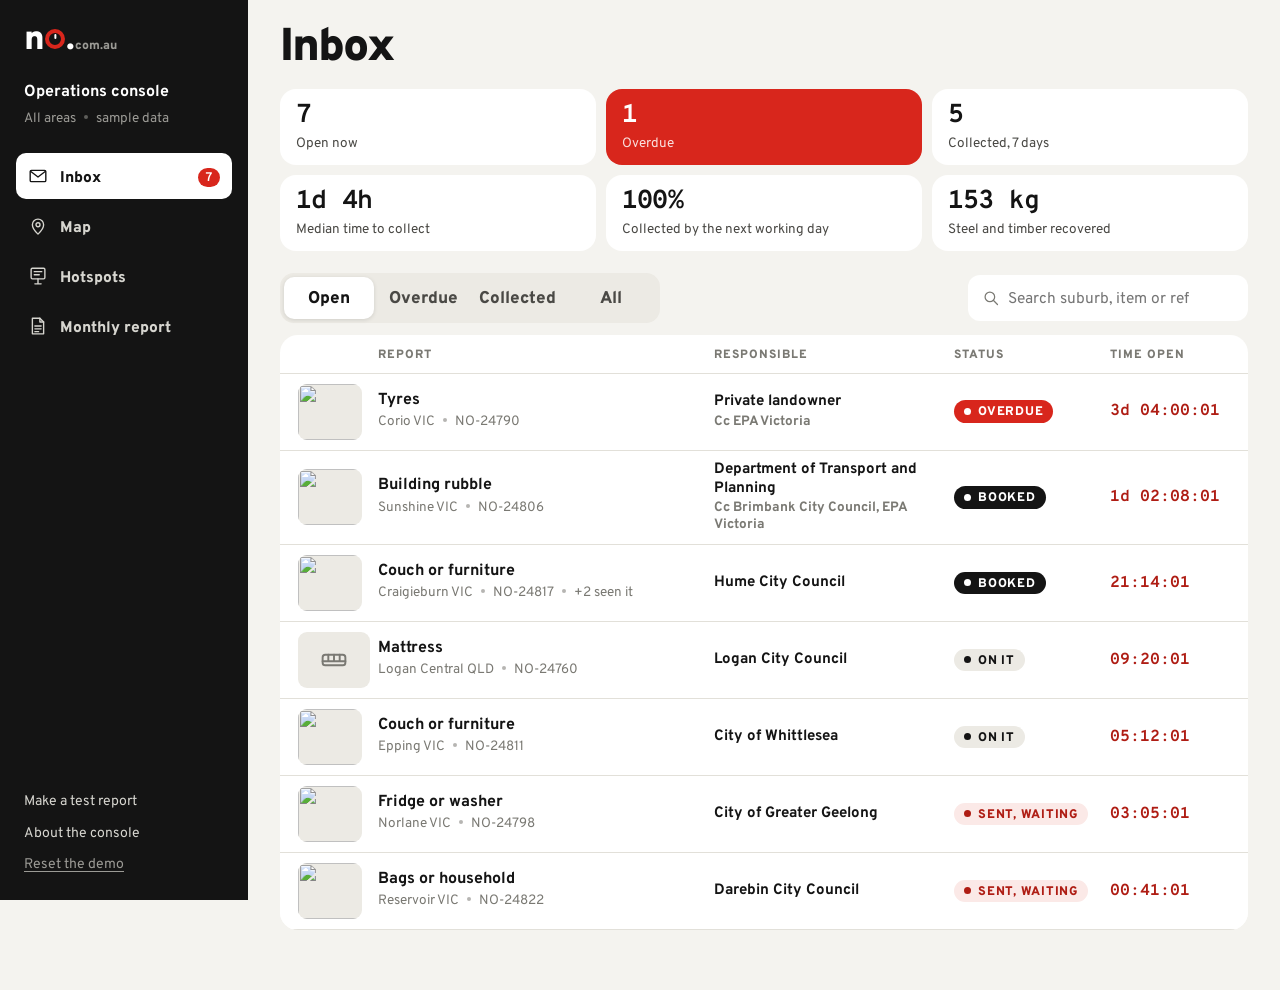
==== console.html @ 99646179 "no.com.au prototype with Richard's version tour" ====
<!doctype html>
<html lang="en-AU">
<head>
<meta charset="utf-8">
<meta name="viewport" content="width=device-width, initial-scale=1, viewport-fit=cover">
<title>Console · no.com.au</title>
<meta name="description" content="The no.com.au console for councils and land managers: inbox, map, hotspots and monthly reports.">
<meta name="robots" content="noindex"><meta name="theme-color" content="#F4F3EF">
<meta property="og:title" content="Console · no.com.au">
<meta property="og:description" content="The no.com.au console for councils and land managers: inbox, map, hotspots and monthly reports.">
<link rel="icon" href="data:image/svg+xml,%3Csvg xmlns='http://www.w3.org/2000/svg' viewBox='0 0 32 32'%3E%3Ccircle cx='16' cy='16' r='11.5' fill='white' stroke='%23D8261C' stroke-width='6'/%3E%3Cpath d='M16 16V9.5' stroke='%23141414' stroke-width='3.2' stroke-linecap='round'/%3E%3C/svg%3E">
<link rel="preconnect" href="https://fonts.googleapis.com">
<link rel="preconnect" href="https://fonts.gstatic.com" crossorigin>
<link href="https://fonts.googleapis.com/css2?family=Overpass:wght@400;600;700;800;900&family=Overpass+Mono:wght@500;600;700&display=swap" rel="stylesheet">
<link rel="stylesheet" href="https://cdnjs.cloudflare.com/ajax/libs/leaflet/1.9.4/leaflet.css"><link rel="stylesheet" href="no.css?v=1791040865">
</head>
<body class="page-console">
<div class="cn">
  <aside class="cn-side">
    <a class="logo inv" href="index.html" aria-label="no.com.au home">n<span class="o"></span>.<small>com.au</small></a>
    <div class="cn-org"><b>Operations console</b><span>All areas<i class="sep" aria-hidden="true"></i>sample data</span></div>
    <nav class="cn-nav" id="nav" aria-label="Console">
      <button type="button" data-v="inbox" aria-pressed="true"><span data-ic="mail"></span>Inbox<em id="n-open"></em></button>
      <button type="button" data-v="map" aria-pressed="false"><span data-ic="pin"></span>Map</button>
      <button type="button" data-v="hot" aria-pressed="false"><span data-ic="sign"></span>Hotspots</button>
      <button type="button" data-v="month" aria-pressed="false"><span data-ic="doc"></span>Monthly report</button>
    </nav>
    <div class="cn-foot"><a href="report.html">Make a test report</a><a href="councils.html">About the console</a><button type="button" id="reset">Reset the demo</button></div>
  </aside>

  <main class="cn-main">
    <header class="cn-top"><h1 id="v-title">Inbox</h1><div class="kp" id="kp"></div></header>

    <section class="cn-view on" data-view="inbox">
      <div class="cn-bar">
        <div class="fseg" id="ifilt"><button type="button" aria-pressed="true" data-f="open">Open</button><button type="button" aria-pressed="false" data-f="late">Overdue</button><button type="button" aria-pressed="false" data-f="done">Collected</button><button type="button" aria-pressed="false" data-f="all">All</button></div>
        <label class="cn-search"><span data-ic="search"></span><input id="isearch" type="search" placeholder="Search suburb, item or ref" aria-label="Search reports"></label>
      </div>
      <div class="itable" id="itable"></div>
    </section>

    <section class="cn-view" data-view="map"><div class="cmap" id="cmap"></div></section>

    <section class="cn-view" data-view="hot">
      <p class="lede" style="max-width:44em;margin-bottom:20px">Places reported more than once in the last 30 days. Repeat sites are where signs, lighting, cameras and free drop-off days pay off.</p>
      <div class="hot-grid"><div id="hlist"></div><div class="cmap hmap" id="hmap"></div></div>
    </section>

    <section class="cn-view" data-view="month">
      <div class="month-bar"><p class="lede" style="font-size:17px">Generated from the reports in this console. Ready to drop into a council report.</p><button class="btn ink" type="button" id="print-month"><span data-ic="doc"></span>Save as PDF</button></div>
      <article class="doc" id="month"></article>
    </section>
  </main>

  <aside class="cn-det" id="det" aria-label="Report detail" hidden></aside>
</div>
<div class="ev-wrap" id="ev" hidden></div>
<script src="https://cdnjs.cloudflare.com/ajax/libs/leaflet/1.9.4/leaflet.js"></script>
<script src="no.js?v=1791040865"></script>
<script>
(function(){
  var $=NO.$, $$=NO.$$, I=NO.icon, esc=NO.esc;
  var view='inbox', filt='open', q='', sel=null, cmap=null, clayer=null, hmap=null, dmap=null;
  $$('[data-ic]').forEach(function(s){ s.outerHTML=I(s.dataset.ic); });

  function all(){ return NO.store.all(); }
  function stats(list){
    var open=list.filter(function(r){return NO.status(r)!=='done';});
    var late=open.filter(NO.overdue);
    var done=list.filter(function(r){return NO.status(r)==='done';});
    var week=done.filter(function(r){return Date.now()-NO.collectedAt(r)<7*NO.D;});
    var dur=done.map(function(r){return NO.collectedAt(r)-r.created;});
    var ontime=done.filter(function(r){return NO.collectedAt(r)<=NO.due(r.created);}).length;
    var kg=0,rec=0; done.forEach(function(r){ var x=NO.receipt(r.items||NO.defaultItems(r.types)); kg+=x.tot.kg; rec+=x.tot.steel+x.tot.timber; });
    return {open:open,late:late,done:done,week:week,med:NO.median(dur),rate:done.length?Math.round(ontime/done.length*100):0,kg:kg,rec:rec};
  }
  function kpis(){
    var s=stats(all());
    $('#n-open').textContent=s.open.length;
    $('#kp').innerHTML=[[s.open.length,'Open now'],[s.late.length,'Overdue',s.late.length?'bad':''],[s.week.length,'Collected, 7 days'],[s.med?NO.human(s.med).replace(/ \d+m$/,''):'-','Median time to collect'],[s.rate+'%','Collected by the next working day'],[s.rec+' kg','Steel and timber recovered']]
      .map(function(k){return '<div class="k '+(k[2]||'')+'"><b>'+k[0]+'</b><span>'+k[1]+'</span></div>';}).join('');
  }

  /* ---------- inbox ---------- */
  function due(r){
    if(NO.status(r)==='done') return '<span class="ok">'+I('check')+'In '+NO.human(NO.collectedAt(r)-r.created)+'</span>';
    var d=NO.due(r.created), left=d-Date.now();
    return left<0?'<span class="bad">Overdue '+NO.human(-left)+'</span>':'<span>Due '+NO.dayl(d)+', 5pm</span>';
  }
  function inbox(){
    var list=all().filter(function(r){var s=NO.status(r);
      if(filt==='open'&&s==='done')return false; if(filt==='done'&&s!=='done')return false; if(filt==='late'&&!(s!=='done'&&NO.overdue(r)))return false;
      if(q){var t=(r.id+' '+r.suburb+' '+NO.typeList(r.types)+' '+r.to).toLowerCase(); if(t.indexOf(q)<0) return false;} return true;});
    list.sort(function(a,b){ return filt==='done'?NO.collectedAt(b)-NO.collectedAt(a):filt==='all'?b.created-a.created:a.created-b.created; });
    $('#itable').innerHTML='<div class="ih"><span></span><span>Report</span><span>Responsible</span><span>Status</span><span>Time open</span><span>Target</span></div>'+
      (list.length?list.map(function(r){var c=NO.collectedAt(r),ph=r.photos&&r.photos[0],conf=r.events.filter(function(e){return e.k==='confirmed';}).reduce(function(a,e){return a+e.n;},0);
        return '<button type="button" class="ir'+(sel===r.id?' on':'')+(r.sample?'':' mine')+'" data-id="'+r.id+'">'+(ph?'<img src="'+NO.img(ph,140,110)+'" alt="">':'<span class="noph">'+I(r.types[0]||'other')+'</span>')+
          '<span class="w"><b>'+esc(NO.typeList(r.types))+'</b><small>'+esc(r.suburb)+'<i class="sep" aria-hidden="true"></i>'+esc(r.id)+(conf?'<i class="sep" aria-hidden="true"></i>+'+conf+' seen it':'')+(r.sample?'':'<i class="sep" aria-hidden="true"></i><em>your test report</em>')+'</small></span>'+
          '<span class="to">'+esc(r.to)+(r.cc&&r.cc.length?'<small>Cc '+esc(r.cc.join(', '))+'</small>':'')+'</span>'+
          '<span>'+NO.chip(r)+'</span><span class="mono clk'+(c?' done':'')+'" data-from="'+r.created+'"'+(c?' data-until="'+c+'"':'')+'></span><span class="due">'+due(r)+'</span></button>';}).join(''):'<p class="empty">Nothing here.</p>');
    NO.bindClocks($('#itable'));
  }
  $('#itable').onclick=function(e){var b=e.target.closest('.ir');if(b)open(b.dataset.id);};
  $('#ifilt').onclick=function(e){var b=e.target.closest('button');if(!b)return;$$('#ifilt button').forEach(function(x){x.setAttribute('aria-pressed','false');});b.setAttribute('aria-pressed','true');filt=b.dataset.f;inbox();};
  $('#isearch').oninput=function(){q=this.value.trim().toLowerCase();inbox();};

  /* ---------- detail ---------- */
  function open(id){ sel=id; detail(); $$('.ir').forEach(function(x){x.classList.toggle('on',x.dataset.id===id);}); if(history.replaceState) history.replaceState(null,'','#'+id); }
  function close(){ sel=null; $('#det').hidden=true; document.body.classList.remove('det-open'); $$('.ir.on').forEach(function(x){x.classList.remove('on');}); if(history.replaceState) history.replaceState(null,'',location.pathname); }
  function detail(){
    var r=sel&&NO.store.get(sel), d=$('#det'); if(!r){ d.hidden=true; return; }
    d.hidden=false; document.body.classList.add('det-open');
    var s=NO.status(r), c=NO.collectedAt(r);
    var tl=r.events.slice().sort(function(a,b){return a.t-b.t;}).map(function(e){var cls=e.k==='reported'?'r':(e.k==='collected'||e.k==='receipt')?'g':'';return '<li class="on '+cls+'"><i></i><div>'+esc(NO.eventText(e,r))+'</div><span>'+NO.time(e.t)+'<br>'+NO.day(e.t)+'</span></li>';}).join('');
    var facts=[['Reported',esc(NO.when(r.created))],['Where',esc([r.place,r.suburb].filter(Boolean).join(', '))+'<br><span class="small mono">'+r.lat.toFixed(5)+', '+r.lon.toFixed(5)+'</span>'],['Responsible',esc(r.to)+'<br><span class="small">'+esc(r.why||'')+'</span>'],
      ['What',esc(NO.typeList(r.types))],['How much',esc(r.size?NO.S[r.size].label:'Not given')],['Blocking',r.blocking?'<b>Yes</b>':'No'],['Turned up',esc(r.seen||'Not sure')]];
    if(r.cc&&r.cc.length) facts.splice(3,0,['Copied to',esc(r.cc.join(', '))]);
    if(r.notes) facts.push(['Notes',esc(r.notes)]);
    if(r.rego) facts.push(['Vehicle rego','<b class="mono">'+esc(r.rego)+'</b>']);
    d.innerHTML='<div class="dt-top"><div>'+NO.chip(r)+'<h2>'+esc(NO.typeList(r.types))+'</h2><p class="small">'+esc(r.id)+'<i class="sep" aria-hidden="true"></i>'+esc(r.suburb)+'</p></div><button class="ib" type="button" id="dclose" aria-label="Close">'+I('close')+'</button></div>'+
      '<div class="dt-clock'+(s==='done'?' done':'')+'"><span>'+(s==='done'?'Collected in':'Open for')+'</span><b class="mono" data-from="'+r.created+'"'+(c?' data-until="'+c+'"':'')+'></b><small>'+due(r)+'</small></div>'+
      '<div class="dt-media">'+((r.photos&&r.photos[0])?'<img src="'+NO.img(r.photos[0],700,520)+'" alt="'+esc(r.alt||'')+'">':'<div class="noph">'+I('camera')+'<span>No photo</span></div>')+'<div class="dt-map" id="dmap"></div></div>'+
      '<div class="dt-actions" id="dact">'+
        '<button class="btn ink" type="button" data-a="ack"'+(s!=='open'?' disabled':'')+'>'+I('check')+'We\'re on it</button>'+
        '<button class="btn ink" type="button" data-a="book"'+(s==='sched'||s==='done'?' disabled':'')+'>'+I('crew')+'Book a crew</button>'+
        '<button class="btn ghost" type="button" data-a="pass"'+(s==='done'?' disabled':'')+'>'+I('pass')+'Not ours</button>'+
        '<button class="btn green" type="button" data-a="done"'+(s==='done'?' disabled':'')+'>'+I('recycle')+'Collected</button>'+
        '<button class="btn ghost wide" type="button" data-a="ev">'+I('doc')+'Evidence pack</button>'+
      '</div><div class="opts" id="dopts" hidden></div>'+
      '<dl class="dt-facts">'+facts.map(function(f){return '<dt>'+f[0]+'</dt><dd>'+f[1]+'</dd>';}).join('')+'</dl>'+
      '<h3 class="dt-h">Timeline</h3><ol class="tl">'+tl+'</ol>'+
      (s==='done'?'<h3 class="dt-h">Recovery receipt</h3>'+NO.receiptHTML(r,{cls:'on-white'}):'')+
      '<a class="link" href="r.html#'+r.id+'" target="_blank" rel="noopener">Open the public page</a>';
    NO.bindClocks(d);
    if(dmap){ dmap.remove(); dmap=null; }
    if(window.L){ dmap=L.map('dmap',{zoomControl:false,attributionControl:false,scrollWheelZoom:false}).setView([r.lat,r.lon],16); NO.tiles(dmap,true,'street'); NO.marker(r).addTo(dmap); }
    $('#dclose').onclick=close;
  }
  function opts(h){ var o=$('#dopts'); if(!o) return; o.innerHTML=h; o.hidden=!h; }
  function save(r){ NO.store.save(r); NO.buzz(); }
  $('#det').addEventListener('click',function(e){
    var r=sel&&NO.store.get(sel); if(!r) return;
    var a=e.target.closest('[data-a]'), b=e.target.closest('[data-book]'), p=e.target.closest('[data-pass]'), q2=e.target.closest('[data-q]');
    if(a){
      var k=a.dataset.a;
      if(k==='ack'){ NO.addEvent(r,'ack',{by:r.to}); save(r); }
      if(k==='book') opts('<p class="label">Who\'s collecting?</p><button class="opt" type="button" data-book="Recycle Group crew"><span><b>Recycle Group crew</b><small>Next working day, 7 to 11am. Recycled, with a receipt.</small></span>'+I('right')+'</button><button class="opt" type="button" data-book="Council crew"><span><b>Our own crew</b><small>The clock and receipt still work.</small></span>'+I('right')+'</button>');
      if(k==='pass'){
        var list=r.state==='QLD'?['Department of Transport and Main Roads','Queensland Rail','Queensland Parks and Wildlife Service','Private landowner']:['Department of Transport and Planning','VicTrack','Parks Victoria','Melbourne Water','Private landowner'];
        var cn=NO.councilName(r.lga); if(cn&&cn!==r.to) list.unshift(cn);
        opts('<p class="label">Whose land is it?</p>'+list.filter(function(x){return x!==r.to;}).map(function(x){return '<button class="opt" type="button" data-pass="'+esc(x)+'"><span><b>'+esc(x)+'</b></span>'+I('right')+'</button>';}).join('')+'<p class="small">The clock keeps running through the handover.</p>');
      }
      if(k==='done'){
        var items=r.items||NO.defaultItems(r.types); r._items=items;
        opts('<p class="label">What did the crew pick up?</p>'+items.map(function(it,i){var sl='';
          if(it.t==='mattress') sl='<select data-size="'+i+'"><option value="single">Single</option><option value="queen"'+(it.size==='queen'?' selected':'')+'>Double or queen</option><option value="king">King</option></select>';
          if(it.t==='couch') sl='<select data-size="'+i+'"><option value="1">1 seater</option><option value="2">2 seater</option><option value="3"'+(it.size==='3'?' selected':'')+'>3 seater</option></select>';
          return '<div class="qrow"><span>'+I(it.t)+'<b>'+esc(NO.T[it.t].label)+'</b>'+sl+'</span><span class="qty"><button type="button" data-q="'+i+'" data-d="-1" aria-label="Fewer">'+I('minus')+'</button><b data-qv="'+i+'">'+it.qty+'</b><button type="button" data-q="'+i+'" data-d="1" aria-label="More">'+I('plus')+'</button></span></div>';}).join('')+
          '<button class="btn green block" type="button" data-confirm="1">'+I('check')+'Mark collected and issue receipt</button>');
        $('#dopts').dataset.items=JSON.stringify(items);
      }
      if(k==='ev') evidence(r);
      return;
    }
    if(q2){ var o=$('#dopts'), its=JSON.parse(o.dataset.items), i=+q2.dataset.q; its[i].qty=Math.max(1,Math.min(20,its[i].qty+ +q2.dataset.d)); o.dataset.items=JSON.stringify(its); $('[data-qv="'+i+'"]',o).textContent=its[i].qty; return; }
    if(e.target.closest('[data-confirm]')){
      var o2=$('#dopts'), its2=JSON.parse(o2.dataset.items);
      $$('select[data-size]',o2).forEach(function(s){ its2[+s.dataset.size].size=s.value; });
      var crew=(r.events.filter(function(x){return x.k==='scheduled';}).pop()||{}).crew||'Council crew';
      r.items=its2; NO.addEvent(r,'collected',{by:crew}); r.events.push({k:'receipt',t:Date.now()+1000}); save(r); return;
    }
    if(b){ if(NO.status(r)==='open') NO.addEvent(r,'ack',{by:r.to}); NO.addEvent(r,'scheduled',{at:NO.window(r.created),crew:b.dataset.book}); save(r); return; }
    if(p){ var to=p.dataset.pass; NO.addEvent(r,'passed',{to:to,by:r.to}); r.why='Passed on by '+r.to; r.to=to; save(r); return; }
  });

  /* evidence pack */
  function evidence(r){
    var ev=$('#ev');
    ev.innerHTML='<div class="ev"><div class="ev-bar no-print"><b>Evidence pack</b><div><button class="btn sm ink" type="button" id="ev-print">Save as PDF</button> <button class="btn sm ghost" type="button" id="ev-epa">Send to EPA Victoria</button> <button class="ib" type="button" id="ev-close" aria-label="Close">'+I('close')+'</button></div></div>'+
      '<div class="ev-doc"><div class="ev-head"><span class="logo">n<span class="o"></span>.<small>com.au</small></span><div><b>Evidence pack '+esc(r.id)+'</b><br><span class="small">Generated '+esc(NO.when(Date.now()))+'</span></div></div>'+
      '<div class="ev-photos">'+((r.photos||[]).length?r.photos.map(function(p){return '<img src="'+NO.img(p,900,700)+'" alt="">';}).join(''):'<p class="small">No photos supplied.</p>')+'</div>'+
      '<dl class="ev-dl"><dt>Reported</dt><dd>'+esc(new Date(r.created).toLocaleString('en-AU'))+'</dd><dt>Location</dt><dd>'+esc([r.place,r.suburb].filter(Boolean).join(', '))+'<br>'+r.lat.toFixed(6)+', '+r.lon.toFixed(6)+'</dd>'+
      '<dt>Responsible</dt><dd>'+esc(r.to)+' ('+esc((r.why||'').toLowerCase())+')</dd><dt>What</dt><dd>'+esc(NO.typeList(r.types))+'</dd><dt>How much</dt><dd>'+esc(r.size?NO.S[r.size].label:'Not given')+'</dd><dt>Turned up</dt><dd>'+esc(r.seen||'Not sure')+'</dd>'+
      '<dt>Vehicle rego</dt><dd>'+(r.rego?esc(r.rego):'None given')+'</dd><dt>Other reports</dt><dd>'+r.events.filter(function(e){return e.k==='confirmed';}).reduce(function(a,e){return a+e.n;},0)+' more people reported the same pile</dd>'+
      '<dt>Reporter</dt><dd>Contact details are held by no.com.au and released to authorised officers on request.</dd></dl>'+
      '<h3>Timeline</h3><ol class="tl">'+r.events.slice().sort(function(a,b){return a.t-b.t;}).map(function(e){return '<li class="on"><i></i><div>'+esc(NO.eventText(e,r))+'</div><span>'+esc(new Date(e.t).toLocaleString('en-AU',{day:'numeric',month:'short',hour:'numeric',minute:'2-digit'}))+'</span></li>';}).join('')+'</ol></div></div>';
    ev.hidden=false; document.body.classList.add('ev-on');
    $('#ev-close').onclick=function(){ ev.hidden=true; document.body.classList.remove('ev-on'); };
    $('#ev-print').onclick=function(){ window.print(); };
    $('#ev-epa').onclick=function(){ var rr=NO.store.get(r.id); NO.addEvent(rr,'evidence',{to:'EPA Victoria'}); NO.store.save(rr); NO.toast('Evidence pack sent to EPA Victoria (prototype: nothing is sent)'); };
  }

  /* ---------- map ---------- */
  function mapView(){
    if(!window.L) return;
    if(!cmap){ cmap=L.map('cmap').setView([-37.85,144.8],9); NO.tiles(cmap,true); }
    setTimeout(function(){cmap.invalidateSize();},50);
    if(clayer) clayer.remove(); clayer=L.layerGroup().addTo(cmap);
    all().forEach(function(r){ NO.marker(r).addTo(clayer).bindPopup('<b>'+esc(NO.typeList(r.types))+'</b><br>'+esc(r.suburb)+'<i class="sep" aria-hidden="true"></i>'+esc(r.to)+'<br><a href="#" data-open="'+r.id+'">Open in the console</a>'); });
  }
  document.addEventListener('click',function(e){ var a=e.target.closest('[data-open]'); if(!a) return; e.preventDefault(); setView('inbox'); open(a.dataset.open); });

  /* ---------- hotspots ---------- */
  function hot(){
    var h=NO.history(), list=h.spots.map(function(s){
      var pts=h.points.filter(function(p){return NO.dist(s.lat,s.lon,p.lat,p.lon)<250;});
      var live=all().filter(function(r){return NO.dist(s.lat,s.lon,r.lat,r.lon)<250&&Date.now()-r.created<30*NO.D;});
      var n=pts.length+live.length, last=Math.min.apply(null,pts.map(function(p){return p.daysAgo;}).concat(live.length?[0]:[99]));
      var types={}; pts.forEach(function(p){types[p.t]=(types[p.t]||0)+1;}); live.forEach(function(r){r.types.forEach(function(t){types[t]=(types[t]||0)+1;});});
      var top=Object.keys(types).sort(function(a,b){return types[b]-types[a];}).slice(0,3).map(function(t){return NO.T[t].label.toLowerCase();});
      var act=n>=7?'Camera, lighting and a free drop-off day':n>=5?'QR sign and patrols':'QR sign';
      return {s:s,n:n,last:last,top:top,act:act};
    }).sort(function(a,b){return b.n-a.n;});
    $('#hlist').innerHTML=list.map(function(x,i){return '<div class="hs"><div class="hs-n">'+x.n+'<small>reports</small></div><div><b>'+esc(x.s.name)+'</b><p>Mostly '+esc(x.top.join(', '))+'. Last report '+(x.last===0?'today':x.last+' days ago')+'.</p><p class="hs-act">'+I('sign')+'Suggested: '+esc(x.act)+'</p></div><button class="btn sm ink" type="button" data-sign="'+i+'">Order signs</button></div>';}).join('');
    $('#hlist').onclick=function(e){ if(e.target.closest('[data-sign]')) NO.toast('Sign order started (prototype)'); };
    if(!window.L) return;
    if(!hmap){ hmap=L.map('hmap',{scrollWheelZoom:false}).setView([-37.8,144.85],10); NO.tiles(hmap,true);
      h.points.forEach(function(p){ L.circleMarker([p.lat,p.lon],{radius:4,color:'#141414',weight:0,fillOpacity:.35}).addTo(hmap); });
      list.forEach(function(x){ L.circle([x.s.lat,x.s.lon],{radius:120+x.n*55,color:'#D8261C',weight:2,fillColor:'#D8261C',fillOpacity:.18}).addTo(hmap).bindPopup('<b>'+esc(x.s.name)+'</b><br>'+x.n+' reports in 30 days'); });
    }
    setTimeout(function(){hmap.invalidateSize();},50);
  }

  /* ---------- monthly report ---------- */
  function month(){
    var list=all().filter(function(r){return Date.now()-r.created<30*NO.D;}), s=stats(list);
    var by={}; list.forEach(function(r){r.types.forEach(function(t){by[t]=(by[t]||0)+1;});});
    var rows=Object.keys(by).sort(function(a,b){return by[b]-by[a];}).map(function(t){return '<tr><td>'+esc(NO.T[t].label)+'</td><td>'+by[t]+'</td><td>'+esc((NO.FATE[t]||{}).how||'')+'</td><td>'+esc((NO.FATE[t]||{}).where||'')+'</td></tr>';}).join('');
    var own={}; list.forEach(function(r){own[r.to]=(own[r.to]||0)+1;});
    var ownRows=Object.keys(own).sort(function(a,b){return own[b]-own[a];}).map(function(k){return '<tr><td>'+esc(k)+'</td><td>'+own[k]+'</td></tr>';}).join('');
    var now=new Date();
    $('#month').innerHTML='<header class="doc-head"><span class="logo">n<span class="o"></span>.<small>com.au</small></span><div><b>Monthly report</b><br>'+esc(now.toLocaleDateString('en-AU',{month:'long',year:'numeric'}))+'<i class="sep" aria-hidden="true"></i>last 30 days<i class="sep" aria-hidden="true"></i>sample data</div></header>'+
      '<div class="doc-kpis"><div><b>'+list.length+'</b><span>Reports received</span></div><div><b>'+s.done.length+'</b><span>Collected</span></div><div><b>'+(s.med?NO.human(s.med):'-')+'</b><span>Median time to collect</span></div><div><b>'+s.rate+'%</b><span>Collected by the next working day</span></div></div>'+
      '<h3>What was reported</h3><table><thead><tr><th>Item</th><th>Reports</th><th>What happens to it</th><th>Where it goes</th></tr></thead><tbody>'+rows+'</tbody></table>'+
      '<h3>Who it went to</h3><table><thead><tr><th>Responsible</th><th>Reports</th></tr></thead><tbody>'+ownRows+'</tbody></table>'+
      '<h3>Recovery</h3><p>Weighed items collected: <b>'+s.kg+' kg</b>. Steel and timber recovered from them: <b>'+s.rec+' kg</b>. Weights use The Mattress Recycling Company\'s per-item figures for mattresses and couches. Other streams are counted, not weighed, in this prototype.</p>'+
      '<h3>Repeat sites</h3><p>See the Hotspots tab for sites reported more than once, with suggested actions.</p>'+
      '<p class="small" style="margin-top:28px">Prototype report built from sample data. In the live version, figures come from crew weighbridge dockets and recovery records, and can feed Yarta for your environmental reporting.</p>';
  }
  $('#print-month').onclick=function(){ document.body.classList.add('print-month'); window.print(); setTimeout(function(){document.body.classList.remove('print-month');},500); };

  /* ---------- views ---------- */
  var titles={inbox:'Inbox',map:'Map',hot:'Hotspots',month:'Monthly report'};
  function setView(v){
    view=v; $('#v-title').textContent=titles[v];
    $$('#nav button').forEach(function(b){b.setAttribute('aria-pressed',b.dataset.v===v);});
    $$('.cn-view').forEach(function(s){s.classList.toggle('on',s.dataset.view===v);});
    if(v==='inbox') inbox(); if(v==='map') mapView(); if(v==='hot') hot(); if(v==='month') month();
  }
  $('#nav').onclick=function(e){var b=e.target.closest('button');if(b)setView(b.dataset.v);};
  $('#reset').onclick=function(){ NO.store.reset(); location.href='console.html'; };
  function refresh(){ kpis(); if(view==='inbox') inbox(); if(view==='map') mapView(); if(view==='month') month(); if(sel) detail(); }
  NO.onChange(refresh);
  kpis(); setView('inbox');
  window.NOCONSOLE={view:setView,open:open,close:close,act:function(a){ var b=$('#det [data-a="'+a+'"]'); if(b&&!b.disabled) b.click(); }};
  var h=(location.hash||'').slice(1); if(h&&NO.store.get(h)) open(h);
  document.addEventListener('keydown',function(e){ if(e.key==='Escape'){ if(!$('#ev').hidden){ $('#ev').hidden=true; document.body.classList.remove('ev-on'); } else close(); } });
})();
</script>
</body>
</html>
---- no.css ----
/* no.com.au prototype styles */
:root{
  --paper:#F4F3EF;--paper2:#ECEAE4;--white:#fff;--ink:#141414;--ink2:#4A4945;--ink3:#7A7973;--line:#E2E0D9;--line2:#CDCAC1;
  --red:#D8261C;--red-d:#AF1D14;--red-t:#FBE9E7;--green:#15764A;--green-t:#E4F1E9;
  --f:"Overpass",system-ui,-apple-system,"Segoe UI",sans-serif;--m:"Overpass Mono",ui-monospace,Menlo,Consolas,monospace;
}
*{box-sizing:border-box;margin:0;padding:0}
html{-webkit-text-size-adjust:100%;text-size-adjust:100%;scroll-behavior:smooth}
body{background:var(--paper);color:var(--ink);font:400 17px/1.55 var(--f);-webkit-font-smoothing:antialiased;overflow-x:hidden}
img{display:block;max-width:100%;height:auto}
a{color:inherit}
button,input,select,textarea{font:inherit;color:inherit}
button{cursor:pointer}
.wrap{max-width:1240px;margin:0 auto;padding:0 32px}
.ic{width:24px;height:24px;flex-shrink:0}
.mono{font-family:var(--m);font-variant-numeric:tabular-nums}
.red{color:var(--red)}
.sr{position:absolute;width:1px;height:1px;overflow:hidden;clip:rect(0 0 0 0)}
h1,h2,h3,h4{font-family:var(--f);font-weight:900;letter-spacing:-.025em;line-height:.98}
::selection{background:var(--red);color:#fff}
:focus-visible{outline:3px solid var(--ink);outline-offset:2px}

/* logo: the o is a no-dumping ring with a clock hand */
.logo{display:inline-flex;align-items:baseline;font:900 36px/1 var(--f);letter-spacing:-.05em;color:var(--ink);text-decoration:none;white-space:nowrap}
.logo .o{display:inline-block;position:relative;width:.6em;height:.6em;border:.125em solid var(--red);border-radius:50%;margin:0 .025em 0 .035em}
.logo .o::after{content:"";position:absolute;left:50%;top:50%;width:.07em;height:.16em;margin-left:-.035em;background:currentColor;border-radius:2px;transform-origin:50% 0;transform:rotate(180deg);animation:tick 60s steps(60) infinite}
.logo small{font:800 .36em/1 var(--f);letter-spacing:0;color:var(--ink3);margin-left:.18em}
.logo.inv{color:#fff}.logo.inv small{color:#9b9a95}
@keyframes tick{to{transform:rotate(540deg)}}

/* buttons */
.btn{display:inline-flex;align-items:center;justify-content:center;gap:10px;height:52px;padding:3px 24px 0;border:0;border-radius:12px;background:var(--red);color:#fff;font:800 17px/1 var(--f);text-decoration:none;white-space:nowrap;transition:background .15s,transform .1s,box-shadow .15s}
.btn:hover{background:var(--red-d)}
.btn:active{transform:translateY(1px)}
.btn .ic{width:20px;height:20px;margin-top:-3px}
.btn.ink{background:var(--ink)}.btn.ink:hover{background:#000}
.btn.ghost{background:transparent;color:var(--ink);box-shadow:inset 0 0 0 2px var(--ink)}
.btn.ghost:hover{background:var(--ink);color:#fff}
.btn.white{background:#fff;color:var(--ink)}.btn.white:hover{background:var(--paper2)}
.btn.green{background:var(--green)}.btn.green:hover{background:#0f5e3a}
.btn.lg{height:62px;padding:3px 30px 0;font-size:19px;border-radius:14px}
.btn.sm{height:42px;padding:3px 16px 0;font-size:15.5px;border-radius:10px}
.btn.block{width:100%}
.btn[disabled],.btn[disabled]:hover{background:var(--line2);color:#fff;box-shadow:none;cursor:not-allowed}
.link{font-weight:800;color:var(--ink);text-underline-offset:4px;text-decoration-thickness:2px}
.link:hover{color:var(--red)}

/* header */
.site-head{position:sticky;top:0;z-index:1200;background:rgba(244,243,239,.94);-webkit-backdrop-filter:blur(10px);backdrop-filter:blur(10px);border-bottom:1px solid var(--line)}
.site-head .bar{display:flex;align-items:center;gap:30px;height:70px}
.site-head nav{display:flex;gap:26px;margin-left:auto;font-weight:700;font-size:16px}
.site-head nav a{text-decoration:none;color:var(--ink2);padding:6px 0;border-bottom:2px solid transparent}
.site-head nav a:hover,.site-head nav a[aria-current]{color:var(--ink);border-color:var(--ink)}
.menu-btn{display:none;background:none;border:0;width:44px;height:44px;margin-right:-8px;align-items:center;justify-content:center}
.menu-btn .ic{width:26px;height:26px}

/* sections */
.sec{padding:110px 0}
.sec.tight{padding:80px 0}
.sec.white{background:#fff}
.sec.dark{background:var(--ink);color:#fff}
.sec.redbg{background:var(--red);color:#fff}
.h-xl{font-size:clamp(56px,8.4vw,128px);letter-spacing:-.045em;line-height:.9}
.h-l{font-size:clamp(40px,5.2vw,74px);letter-spacing:-.035em}
.h-m{font-size:clamp(30px,3.4vw,44px)}
.lede{font-size:clamp(18.5px,1.6vw,22px);line-height:1.5;color:var(--ink2);max-width:34em}
.dark .lede,.redbg .lede{color:rgba(255,255,255,.78)}
.head-row{display:grid;grid-template-columns:minmax(0,7fr) minmax(0,5fr);gap:56px;align-items:end;margin-bottom:56px}
.head-row .lede{margin-bottom:6px}
.label{font:800 13px/1 var(--f);letter-spacing:.09em;text-transform:uppercase;color:var(--ink3)}
.small{font-size:15px;color:var(--ink3)}
.note-sample{display:inline-flex;align-items:center;gap:7px;padding:6px 9px 4px;border-radius:7px;background:var(--paper2);font:800 11.5px/1 var(--f);letter-spacing:.09em;text-transform:uppercase;color:var(--ink2)}
.sep{display:inline-block;width:4px;height:4px;border-radius:50%;background:currentColor;opacity:.55;margin:0 8px;vertical-align:.22em}

/* status chips */
.st{display:inline-flex;align-items:center;gap:7px;padding:6px 10px 4px;border-radius:999px;font:800 12.5px/1 var(--f);letter-spacing:.06em;text-transform:uppercase;white-space:nowrap}
.st::before{content:"";width:7px;height:7px;border-radius:50%;background:currentColor;margin-top:-2px}
.st-open{background:var(--red-t);color:var(--red-d)}
.st-open::before{animation:pulse 1.6s infinite}
.st-ack{background:var(--paper2);color:var(--ink)}
.st-sched{background:var(--ink);color:#fff}
.st-done{background:var(--green-t);color:var(--green)}
.st-late{background:var(--red);color:#fff}
.st-late::before{background:#fff;animation:pulse 1.2s infinite}
@keyframes pulse{0%{box-shadow:0 0 0 0 rgba(216,38,28,.5)}70%{box-shadow:0 0 0 7px rgba(216,38,28,0)}100%{box-shadow:0 0 0 0 rgba(216,38,28,0)}}

/* the tag that hangs on dumped rubbish */
.tag{position:absolute;z-index:3;text-decoration:none;background:var(--red);color:#fff;border-radius:12px;padding:14px 20px 14px 38px;box-shadow:0 18px 36px -14px rgba(0,0,0,.55);transform-origin:12px 50%;animation:sway 7s ease-in-out infinite}
.tag::before{content:"";position:absolute;left:13px;top:50%;width:12px;height:12px;margin-top:-6px;border-radius:50%;background:#F4F3EF;box-shadow:inset 0 0 0 2px rgba(0,0,0,.18)}
.tag .k{font:800 12px/1 var(--f);letter-spacing:.12em;text-transform:uppercase;opacity:.9;display:flex;gap:14px;justify-content:space-between}
.tag .c{font:700 clamp(30px,3.4vw,46px)/1 var(--m);letter-spacing:-.04em;margin:9px 0 7px;font-variant-numeric:tabular-nums}
.tag .w{font:600 14.5px/1.3 var(--f);opacity:.92}
@keyframes sway{0%,100%{transform:rotate(-2.2deg)}50%{transform:rotate(1.2deg)}}

/* hero */
.hero{padding:56px 0 96px;position:relative}
.hero-grid{display:grid;grid-template-columns:5fr 7fr;gap:48px;align-items:center}
.hero h1{margin-bottom:26px}
.hero h1 .r{color:var(--red)}
.hero .lede{margin-bottom:32px}
.cta-row{display:flex;gap:12px;flex-wrap:wrap}
.trust{display:flex;gap:8px 22px;flex-wrap:wrap;margin-top:26px;font-weight:700;font-size:15.5px;color:var(--ink2);list-style:none}
.trust li{display:flex;align-items:center;gap:7px}
.trust .ic{width:18px;height:18px;color:var(--green)}
.hero-photo{position:relative;border-radius:18px;overflow:visible}
.hero-photo img{width:100%;aspect-ratio:5/4;object-fit:cover;object-position:52% 78%;border-radius:18px;background:var(--paper2)}
.hero-photo .tag{left:-34px;top:36px}
.hero-photo figcaption{position:absolute;right:16px;bottom:14px;font:600 12.5px/1 var(--f);color:rgba(255,255,255,.85);text-shadow:0 1px 2px rgba(0,0,0,.5)}

/* steps */
.steps3{display:grid;grid-template-columns:repeat(3,1fr);gap:20px;counter-reset:s}
.sec.white .step,.sec.white .who div{background:var(--paper)}
.step{background:#fff;border-radius:20px;padding:26px 26px 30px;position:relative;overflow:hidden}
.step .n{font:900 120px/.8 var(--f);color:var(--paper2);letter-spacing:-.06em;position:absolute;right:14px;top:16px}
.step .vis{height:150px;display:flex;align-items:flex-end;justify-content:flex-start;margin-bottom:22px;position:relative}
.step h3{font-size:34px;margin-bottom:8px}
.step p{color:var(--ink2)}
.after-send{margin-top:20px;display:flex;align-items:center;justify-content:space-between;gap:20px;background:var(--ink);color:#fff;border-radius:20px;padding:26px 30px}
.after-send b{font:900 30px/1.05 var(--f);letter-spacing:-.02em}
.after-send .mono{font-size:40px;font-weight:700;color:#ff6b62;letter-spacing:-.03em}

/* mini visuals used in steps */
.mv-cam{width:96px;height:96px;border-radius:50%;border:3px dashed var(--red);display:grid;place-items:center;color:var(--red)}
.mv-cam .ic{width:44px;height:44px}
.mv-map{width:100%;height:150px;border-radius:14px;background:
  linear-gradient(90deg,transparent 47%,#d7d4cc 47%,#d7d4cc 53%,transparent 53%),
  linear-gradient(0deg,transparent 30%,#d7d4cc 30%,#d7d4cc 34%,transparent 34%,transparent 72%,#d7d4cc 72%,#d7d4cc 75%,transparent 75%),
  var(--paper);position:relative}
.mv-map .ic{position:absolute;left:50%;top:50%;width:46px;height:46px;margin:-40px 0 0 -23px;color:var(--red);fill:#fff}
.mv-tiles{display:grid;grid-template-columns:repeat(3,58px);gap:8px}
.mv-tiles span{height:58px;border-radius:12px;border:2px solid var(--line);display:grid;place-items:center}
.mv-tiles span.on{background:var(--ink);border-color:var(--ink);color:#fff}
.mv-tiles .ic{width:28px;height:28px}

/* loop (what happens next) */
.loop{display:grid;grid-template-columns:1.05fr .95fr;gap:64px;align-items:start}
.loop ol{list-style:none;counter-reset:l}
.loop li{display:grid;grid-template-columns:56px 1fr;gap:18px;padding:26px 0;border-top:1px solid rgba(255,255,255,.16)}
.loop li:last-child{border-bottom:1px solid rgba(255,255,255,.16)}
.loop li .k{width:56px;height:56px;border-radius:50%;display:grid;place-items:center;background:rgba(255,255,255,.08)}
.loop li .k .ic{width:28px;height:28px}
.loop li h3{font-size:28px;margin:4px 0 6px}
.loop li p{color:rgba(255,255,255,.72);max-width:34em}
.loop .sticky{position:sticky;top:110px}

/* receipt */
.receipt{--edge:var(--ink);position:relative;background:#fff;color:var(--ink);font:500 14px/1.5 var(--m);padding:26px 24px 30px;max-width:400px;margin:10px 0}
.receipt::before,.receipt::after{content:"";position:absolute;left:0;right:0;height:10px;background:linear-gradient(135deg,var(--edge) 5px,transparent 0) 0 0/12px 10px repeat-x,linear-gradient(225deg,var(--edge) 5px,transparent 0) 0 0/12px 10px repeat-x}
.receipt::before{top:-1px}
.receipt::after{bottom:-1px;transform:scaleY(-1)}
.receipt.on-paper{--edge:var(--paper)}
.receipt.on-white{--edge:#fff;box-shadow:0 0 0 1px var(--line)}
.rc-head{text-align:center;font-weight:700;letter-spacing:.12em;margin-bottom:12px}
.rc-logo{font:900 24px/1 var(--f);letter-spacing:-.04em;margin-bottom:6px}
.rc-row{display:flex;justify-content:space-between;gap:14px}
.rc-row b{font-weight:700;text-align:right}
.rc-row.sub{color:#5f5e59;font-size:13px}
.rc-row.tot{font-size:15px}
.rc-note{font-size:12.5px;color:#5f5e59;margin-top:2px;line-height:1.4}
.rc-hr{border:0;border-top:1.5px dashed #bdbab2;margin:12px 0}
.rc-hr.dbl{border-top:3px double #8f8d86}
.rc-foot{text-align:center;font-size:12.5px;color:#5f5e59;margin-top:16px;line-height:1.45}
.receipt.print-in .rc-row,.receipt.print-in .rc-hr,.receipt.print-in .rc-note,.receipt.print-in .rc-foot{animation:printin .35s both}

@keyframes printin{from{opacity:0;transform:translateY(-6px)}to{opacity:1;transform:none}}

/* live board */
.live{display:grid;grid-template-columns:7fr 5fr;gap:24px}
.live-map{height:520px;border-radius:20px;overflow:hidden;background:var(--paper2);z-index:1}
.rlist{display:flex;flex-direction:column;gap:10px}
.ritem{display:grid;grid-template-columns:76px 1fr auto;gap:14px;align-items:center;background:#fff;border-radius:16px;padding:10px 16px 10px 10px;text-decoration:none;transition:box-shadow .15s}
.ritem:hover{box-shadow:0 0 0 2px var(--ink)}
.ritem .th{width:76px;height:64px;border-radius:10px;object-fit:cover;background:var(--paper2)}
.noph{display:grid;place-items:center;color:var(--ink3)}
.noph .ic{width:28px;height:28px}
.ritem h4{font:800 17px/1.2 var(--f);letter-spacing:-.01em}
.ritem p{font-size:14.5px;color:var(--ink2);line-height:1.3;margin-top:2px}
.ritem .rt{text-align:right}
.ritem .rc{font:700 19px/1 var(--m);letter-spacing:-.02em;margin-top:8px;font-variant-numeric:tabular-nums}
.ritem .rc.done{color:var(--green)}
.ritem .rc.run{color:var(--red)}

/* map markers */
.mk i{display:block;width:22px;height:22px;border-radius:50%;border:3px solid #fff;box-shadow:0 2px 6px rgba(0,0,0,.35);background:var(--red)}
.mk-open i,.mk-late i{animation:pulse 1.6s infinite}
.mk-ack i{background:var(--ink)}
.mk-sched i{background:var(--ink);box-shadow:0 0 0 3px var(--ink) inset,0 2px 6px rgba(0,0,0,.35);border-color:#fff}
.mk-done i{background:var(--green)}
.mk-me i{background:var(--red);width:26px;height:26px;margin:-2px}
.leaflet-container{font:14px var(--f);background:#e9e8e3}
.street .leaflet-tile{filter:grayscale(.92) contrast(1.05) brightness(1.03)}
.street.sat .leaflet-tile{filter:none}
.leaflet-tile-container img.leaflet-tile{mix-blend-mode:plus-lighter}
.maptype{position:absolute;right:10px;top:70px;z-index:600;height:40px;padding:3px 14px 0;border:0;border-radius:10px;background:#fff;font-weight:800;font-size:14.5px;box-shadow:0 4px 14px rgba(0,0,0,.16)}
.maptype[aria-pressed=true]{background:var(--ink);color:#fff}
.leaflet-control-attribution{font-size:10.5px!important}
.leaflet-popup-content{font:15px/1.4 var(--f);margin:12px 14px}
.leaflet-popup-content b{font-weight:800}

/* prevention */
.prevent{display:grid;grid-template-columns:5fr 7fr;gap:56px;align-items:center}
.tiles-row{display:grid;grid-template-columns:repeat(4,1fr);gap:10px}
.ptile{display:flex;flex-direction:column;align-items:flex-start;justify-content:space-between;gap:18px;min-height:132px;padding:18px;border-radius:16px;background:#fff;text-decoration:none;font:800 17px/1.15 var(--f);transition:background .15s,color .15s}
.ptile:hover{background:var(--ink);color:#fff}
.ptile .ic{width:34px;height:34px}

/* bands */
.band{display:flex;align-items:center;justify-content:space-between;gap:28px;flex-wrap:wrap}
.band h2{max-width:14em}

/* faq */
.faq{display:grid;grid-template-columns:5fr 7fr;gap:56px}
.faq details{border-top:2px solid var(--ink)}
.faq details:last-child{border-bottom:2px solid var(--ink)}
.faq summary{list-style:none;cursor:pointer;display:flex;justify-content:space-between;gap:18px;padding:20px 0 18px;font:800 20px/1.25 var(--f)}
.faq summary::-webkit-details-marker{display:none}
.faq summary::after{content:"+";font:400 30px/.8 var(--f)}
.faq details[open] summary::after{content:"\2212"}
.faq details p{padding:0 0 22px;color:var(--ink2);max-width:42em}

/* footer */
.site-foot{background:var(--ink);color:#bdbcb6;padding:64px 0 48px;font-size:15.5px}
.foot-grid{display:grid;grid-template-columns:5fr 3fr 3fr;gap:40px}
.site-foot h4{font:800 13px/1 var(--f);letter-spacing:.1em;text-transform:uppercase;color:#fff;margin-bottom:14px}
.site-foot ul{list-style:none;display:grid;gap:8px}
.site-foot a{text-decoration:none}
.site-foot a:hover{color:#fff}
.site-foot .rg{margin-top:14px;font-weight:700;color:#fff}
.site-foot .fine{margin-top:48px;padding-top:20px;border-top:1px solid #2c2c2a;font-size:13.5px;color:#8b8a85;max-width:72em}

/* toast */
.toast{position:fixed;left:50%;bottom:28px;z-index:3000;transform:translate(-50%,20px);opacity:0;background:var(--ink);color:#fff;padding:14px 20px 12px;border-radius:12px;font-weight:700;box-shadow:0 10px 30px rgba(0,0,0,.25);transition:.25s;max-width:calc(100vw - 32px)}
.toast.in{transform:translate(-50%,0);opacity:1}

/* forms (shared) */
.fld{display:block;font-weight:700;font-size:15px;margin-top:14px}
.fld:first-child{margin-top:0}
.in{display:block;width:100%;height:52px;margin-top:6px;padding:3px 14px 0;border:2px solid var(--line);border-radius:12px;background:#fff;font-size:16.5px;outline:none;transition:border-color .15s}
textarea.in{height:auto;min-height:90px;padding:12px 14px;line-height:1.45;resize:vertical}
.in:focus{border-color:var(--ink)}
.in::placeholder{color:#a3a29b}

/* sample banner */
.proto-bar{background:var(--ink);color:#d9d8d2;font-size:13.5px;text-align:center;padding:7px 16px 5px}
.proto-bar b{color:#fff}

/* ---------- responsive (site) ---------- */
@media (max-width:1060px){
  .hero-grid,.loop,.live,.prevent,.faq,.head-row{grid-template-columns:1fr}
  .head-row{gap:16px;margin-bottom:36px}
  .loop .sticky{position:static}
  .steps3{grid-template-columns:1fr}
  .step .vis{height:120px}
  .foot-grid{grid-template-columns:1fr 1fr}
  .foot-grid>div:first-child{grid-column:1/-1}
}
@media (max-width:860px){
  .site-head nav{display:none}
  .menu-btn{display:inline-flex}
  .site-head .bar>.btn{margin-left:auto}
  .menu-open .site-head nav{display:flex;position:absolute;left:0;right:0;top:70px;flex-direction:column;gap:0;background:var(--paper);border-bottom:1px solid var(--line);padding:6px 16px 14px;margin:0}
  .menu-open .site-head nav a{padding:14px 0;border-bottom:1px solid var(--line);font-size:18px}
  .tiles-row{grid-template-columns:repeat(2,1fr)}
}
@media (max-width:600px){
  body{font-size:16.5px}
  .wrap{padding:0 16px}
  .site-head .bar{height:62px;gap:12px}
  .menu-open .site-head nav{top:62px}
  .logo{font-size:32px}
  .sec{padding:72px 0}
  .sec.tight{padding:56px 0}
  .hero{padding:28px 0 64px}
  .hero-grid{gap:36px}
  .cta-row .btn{width:100%}
  .hero-photo{margin:0 -16px}
  .hero-photo img{border-radius:0;aspect-ratio:4/3.4}
  .hero-photo{overflow:hidden}
  .hero-photo .tag{left:12px;right:12px;top:16px;padding:11px 16px 11px 32px}
  .hero-photo .tag::before{left:11px}
  .after-send{flex-direction:column;align-items:flex-start;padding:22px}
  .after-send .mono{font-size:34px}
  .live-map{height:340px;border-radius:16px}
  .ritem{grid-template-columns:64px 1fr;padding:8px 12px 8px 8px}
  .ritem .th{width:64px;height:58px}
  .ritem .rt{grid-column:2;text-align:left;display:flex;align-items:center;gap:10px}
  .ritem .rc{margin:0;font-size:16px}
  .step{padding:22px 20px 24px}
  .step h3{font-size:30px}
  .loop li{grid-template-columns:44px 1fr;gap:14px}
  .loop li .k{width:44px;height:44px}
  .loop li h3{font-size:24px}
  .band .btn{width:100%}
  .faq summary{font-size:18px}
  .foot-grid{grid-template-columns:1fr}
  .receipt{max-width:none}
}
@media (prefers-reduced-motion:reduce){*,*::before,*::after{animation:none!important;transition:none!important;scroll-behavior:auto!important}}
@media print{.site-head,.site-foot,.no-print{display:none!important}body{background:#fff}}

/* ghost button on red */
.btn.ghost-w{background:transparent;color:#fff;box-shadow:inset 0 0 0 2px #fff}
.btn.ghost-w:hover{background:#fff;color:var(--red)}

/* ================= resident app (report.html) ================= */
.page-report{background:var(--paper2)}
.rp-head{display:flex;align-items:center;gap:28px;height:70px;padding:0 32px;border-bottom:1px solid var(--line2);background:var(--paper)}
.rp-head .logo{font-size:32px}
.rp-note{font-size:15.5px;color:var(--ink2)}
.rp-head .link{margin-left:auto}
.rp{display:grid;grid-template-columns:428px minmax(0,640px);gap:48px;justify-content:center;align-items:start;padding:28px 32px 56px}
.phone{position:sticky;top:20px;width:428px;height:min(880px,calc(100vh - 118px));min-height:660px;border-radius:56px;background:#0e0e0e;padding:13px;box-shadow:0 50px 90px -40px rgba(0,0,0,.55),inset 0 0 0 2px #2b2b2b}
.phone .app{border-radius:44px;overflow:hidden}
.app{position:relative;display:flex;flex-direction:column;height:100%;background:#fff}
.app-top{display:flex;align-items:center;gap:8px;padding:16px 16px 6px;flex-shrink:0}
.ib{width:44px;height:44px;border-radius:50%;border:0;background:var(--paper);display:grid;place-items:center;color:var(--ink);text-decoration:none;flex-shrink:0}
.ib .ic{width:22px;height:22px}
.dots{display:flex;gap:6px;margin:0 auto}
.dots i{width:32px;height:5px;border-radius:3px;background:var(--line);transition:background .2s}
.dots i.on{background:var(--red)}
.app-main{flex:1;min-height:0;overflow-y:auto;overscroll-behavior:contain;-webkit-overflow-scrolling:touch}
.scr{display:none;padding:2px 20px 28px}
.scr.on{display:block;animation:scrin .25s ease-out}
@keyframes scrin{from{opacity:0;transform:translateX(14px)}to{opacity:1;transform:none}}
.scr h2{font-size:42px;letter-spacing:-.04em;margin:6px 0 6px}
.scr .sub{color:var(--ink2);font-size:16.5px;margin-bottom:18px}
.app-foot{flex-shrink:0;padding:12px 16px calc(14px + env(safe-area-inset-bottom));border-top:1px solid var(--line);background:#fff}
.app-foot .btn{height:60px;font-size:19px}
.app-foot[hidden]{display:none}

/* step 1 */
.snap{position:relative;display:flex;flex-direction:column;align-items:center;justify-content:center;gap:8px;width:100%;aspect-ratio:1/1;max-height:330px;border:3px dashed var(--red);border-radius:30px;background:var(--red-t);color:var(--red-d);cursor:pointer;transition:background .15s}
.snap:hover{background:#f8dcd9}
.snap[hidden]{display:none}
.snap input,.alt-link input,.shot.add input{position:absolute;inset:0;width:100%;height:100%;opacity:0;cursor:pointer}
.snap .ic{width:70px;height:70px;margin-bottom:4px}
.snap b{font:900 26px/1 var(--f);letter-spacing:-.02em}
.snap-sub{font-weight:700;font-size:14.5px;opacity:.8}
.shots{display:grid;grid-template-columns:repeat(2,1fr);gap:10px}
.shot{position:relative;aspect-ratio:1/1;border-radius:20px;overflow:hidden;background:var(--paper)}
.shot img{width:100%;height:100%;object-fit:cover}
.shot button{position:absolute;right:8px;top:8px;width:36px;height:36px;border-radius:50%;border:0;background:rgba(0,0,0,.62);color:#fff;display:grid;place-items:center}
.shot button .ic{width:18px;height:18px}
.shot.add{border:2px dashed var(--line2);display:flex;flex-direction:column;align-items:center;justify-content:center;gap:6px;color:var(--ink2);font-weight:800;cursor:pointer}
.alt-link{position:relative;display:flex;align-items:center;justify-content:center;gap:10px;margin-top:12px;height:56px;border-radius:16px;background:var(--paper);font-weight:800;cursor:pointer}
.alt-link[hidden]{display:none}
.hint{font-size:14.5px;color:var(--ink3);margin-top:12px;text-align:center}

/* step 2 */
.scr-map.on{display:flex;flex-direction:column;height:100%;padding:0}
.scr-map .head{padding:2px 20px 10px}
.scr-map .sub{margin-bottom:0}
.mapwrap{position:relative;flex:1;min-height:250px;margin:0 12px 12px;border-radius:24px;overflow:hidden;background:var(--paper2)}
#pmap{position:absolute;inset:0;z-index:1}
.center-pin{position:absolute;left:50%;top:50%;z-index:500;width:54px;height:54px;margin:-52px 0 0 -27px;pointer-events:none;color:var(--red);filter:drop-shadow(0 6px 5px rgba(0,0,0,.28))}
.center-pin .ic{width:54px;height:54px;fill:#fff;stroke-width:2.6}
.center-pin::after{content:"";position:absolute;left:50%;bottom:-4px;width:16px;height:6px;margin-left:-8px;border-radius:50%;background:rgba(0,0,0,.28)}
.map-search{position:absolute;left:10px;right:10px;top:10px;z-index:600}
.map-search .box{display:flex;align-items:center;gap:8px;height:50px;padding:0 14px;background:#fff;border-radius:14px;box-shadow:0 4px 16px rgba(0,0,0,.16)}
.map-search .box .ic{width:20px;height:20px;color:var(--ink3)}
.map-search input{flex:1;min-width:0;border:0;outline:none;height:100%;font-size:16.5px;padding-top:3px;background:transparent}
.sugg{margin-top:6px;background:#fff;border-radius:14px;box-shadow:0 10px 26px rgba(0,0,0,.18);overflow:hidden;max-height:240px;overflow-y:auto}
.sugg[hidden]{display:none}
.sugg button{display:block;width:100%;text-align:left;border:0;border-top:1px solid var(--line);background:#fff;padding:12px 14px 10px;font-size:15px;line-height:1.3}
.sugg button:first-child{border-top:0}
.sugg button:hover{background:var(--paper)}
.locate{position:absolute;right:10px;bottom:12px;z-index:600;display:flex;align-items:center;gap:8px;height:46px;padding:3px 18px 0 13px;border:0;border-radius:999px;background:var(--ink);color:#fff;font-weight:800;font-size:15px;box-shadow:0 4px 14px rgba(0,0,0,.28)}
.locate .ic{width:20px;height:20px;margin-top:-3px}
.leaflet-bottom.leaflet-left .leaflet-control-zoom{margin-bottom:12px;border:0;box-shadow:0 2px 10px rgba(0,0,0,.18)}
.place{display:grid;gap:4px;margin-bottom:12px}
.pl-addr{display:flex;align-items:flex-start;gap:6px;font-weight:800;font-size:17px;line-height:1.25}
.pl-addr .ic{width:20px;height:20px;color:var(--red);margin-top:-1px}
.pl-to{font-size:15px;color:var(--ink2);line-height:1.4;padding-left:26px}
.pl-to b{color:var(--ink)}
.why{display:inline-block;font:800 11px/1 var(--f);letter-spacing:.07em;text-transform:uppercase;padding:5px 7px 3px;border-radius:6px;background:var(--paper2);color:var(--ink2);margin-left:4px;vertical-align:1px}
.dup{background:var(--red-t);border-radius:16px;padding:14px;margin-bottom:12px}
.dup p{font-weight:700;font-size:15.5px;line-height:1.3;margin-bottom:10px;color:var(--red-d)}
.dup .row{display:flex;gap:8px}
.dup .btn{flex:1;height:46px;font-size:15px;padding:3px 10px 0}

/* step 3 */
.tiles{display:grid;grid-template-columns:repeat(3,1fr);gap:8px}
.tile{position:relative;display:flex;flex-direction:column;align-items:center;justify-content:center;gap:8px;min-height:100px;padding:12px 6px 10px;border:2px solid var(--line);border-radius:18px;background:#fff;font:800 13.5px/1.15 var(--f);text-align:center;transition:background .12s,border-color .12s,transform .08s;-webkit-tap-highlight-color:transparent}
.tile .ic{width:36px;height:36px}
.tile:hover{border-color:var(--ink2)}
.tile:active{transform:scale(.96)}
.tile[aria-pressed=true]{background:var(--ink);border-color:var(--ink);color:#fff}
.tile[aria-pressed=true]::after{content:"";position:absolute;right:8px;top:8px;width:20px;height:20px;border-radius:50%;background:var(--red) url("data:image/svg+xml,%3Csvg xmlns='http://www.w3.org/2000/svg' viewBox='0 0 32 32' fill='none' stroke='white' stroke-width='4' stroke-linecap='round' stroke-linejoin='round'%3E%3Cpath d='M7 16.5l6 6L25 10'/%3E%3C/svg%3E") center/13px no-repeat}
.tile.hz{color:var(--red-d);border-style:dashed;border-color:var(--red)}
.tile.hz[aria-pressed=true]{background:var(--red);border:2px solid var(--red);color:#fff}
.tile.hz[aria-pressed=true]::after{background-color:var(--ink)}
.q{font:900 22px/1.1 var(--f);letter-spacing:-.02em;margin:28px 0 10px}
.sizes4{display:grid;grid-template-columns:repeat(4,1fr);gap:8px}
.sz{display:flex;flex-direction:column;align-items:center;gap:5px;padding:12px 4px 10px;border:2px solid var(--line);border-radius:18px;background:#fff;font:800 13px/1.15 var(--f);text-align:center;-webkit-tap-highlight-color:transparent}
.sz .ic{width:36px;height:36px}
.sz small{font:600 11.5px/1.2 var(--f);color:var(--ink3)}
.sz[aria-pressed=true]{border-color:var(--ink);background:var(--ink);color:#fff}
.sz[aria-pressed=true] small{color:#c9c8c2}
.seg{display:flex;gap:4px;padding:4px;background:var(--paper);border-radius:14px}
.seg button{flex:1;min-height:48px;padding:4px 4px 1px;border:0;border-radius:11px;background:transparent;font:800 15px/1.1 var(--f);color:var(--ink2)}
.seg button[aria-pressed=true]{background:#fff;color:var(--ink);box-shadow:0 1px 5px rgba(0,0,0,.14)}
.haz-note{margin-top:12px;padding:14px 16px;border-radius:16px;background:var(--red);color:#fff;font-size:15.5px;line-height:1.4}
.haz-note[hidden]{display:none}
.more{margin-top:26px;border-top:1px solid var(--line)}
.more summary{cursor:pointer;font-weight:800;padding:16px 0 12px;list-style:none;display:flex;align-items:center;gap:6px}
.more summary::-webkit-details-marker{display:none}
.more summary::after{content:"+";margin-left:auto;font:400 26px/.8 var(--f)}
.more[open] summary::after{content:"\2212"}
.sendto{font-size:14.5px;color:var(--ink2);margin-bottom:10px;line-height:1.35}
.sendto b{color:var(--ink)}

/* done */
.done{text-align:center;padding-top:4px}
.ring{--p:1.5;position:relative;width:240px;height:240px;margin:4px auto 20px;border-radius:50%;background:conic-gradient(var(--red) calc(var(--p)*1%),var(--red-t) 0);display:grid;place-items:center}
.ring::after{content:"";position:absolute;inset:-8px;border-radius:50%;border:2px solid var(--red-t);animation:ringpulse 2.4s ease-out infinite}
@keyframes ringpulse{0%{transform:scale(.96);opacity:1}100%{transform:scale(1.08);opacity:0}}
.ring.done{background:var(--green)}
.ring.done::after{display:none}
.ring-in{position:relative;z-index:1;width:200px;height:200px;border-radius:50%;background:#fff;display:flex;flex-direction:column;align-items:center;justify-content:center;gap:7px}
.ring .lbl{font:800 13px/1 var(--f);letter-spacing:.11em;text-transform:uppercase;color:var(--red-d)}
.ring.done .lbl{color:var(--green)}
.ring .clock{font:700 38px/1 var(--m);letter-spacing:-.045em;font-variant-numeric:tabular-nums}
.rsub{font-size:13.5px;color:var(--ink3);font-weight:600}
.done h2{font-size:36px;margin-top:0}
.d-to{color:var(--ink2);margin:10px auto 18px;max-width:23em;line-height:1.45}
.d-to b{color:var(--ink)}
.tl{list-style:none;text-align:left;margin:0 0 18px;border-top:1px solid var(--line)}
.tl li{display:grid;grid-template-columns:18px 1fr auto;gap:12px;align-items:start;padding:12px 0 10px;border-bottom:1px solid var(--line);font-size:15.5px;line-height:1.3;color:var(--ink3)}
.tl li i{width:12px;height:12px;margin-top:3px;border-radius:50%;border:2px solid var(--line2)}
.tl li.on{color:var(--ink)}
.tl li.on i{background:var(--ink);border-color:var(--ink)}
.tl li.on.r i{background:var(--red);border-color:var(--red)}
.tl li.on.g i{background:var(--green);border-color:var(--green)}
.tl li span{font:600 13px/1.3 var(--m);color:var(--ink3);white-space:nowrap}
#d-receipt .receipt{margin:8px auto 18px;text-align:left}
.d-actions{display:grid;gap:10px;margin:14px 0}
.see-council{display:none;margin-top:6px}
.updates{background:var(--paper);border-radius:18px;padding:16px;text-align:left;font-size:15.5px}
.updates .row{display:flex;gap:8px;margin-top:10px}
.updates .in{margin:0;height:50px}
.updates .btn{height:50px}
.again{margin-top:16px;border:0;background:none;font-weight:800;text-decoration:underline;text-underline-offset:4px;padding:8px}

/* council side */
.council{background:#fff;border-radius:28px;padding:24px;min-height:420px}
.cs-top{display:flex;align-items:center;justify-content:space-between;margin-bottom:16px}
.cs-close{display:none}
.cs-empty{display:flex;flex-direction:column;align-items:flex-start;gap:14px;padding:40px 8px 30px;color:var(--ink2)}
.cs-empty[hidden]{display:none}
.cs-empty .ic{width:46px;height:46px;color:var(--ink3)}
.cs-empty h3{font-size:38px;color:var(--ink)}
.cs-empty p{max-width:32em}
.mail{border:1px solid var(--line);border-radius:18px;overflow:hidden;animation:mailin .45s ease-out}
@keyframes mailin{from{opacity:0;transform:translateY(16px)}to{opacity:1;transform:none}}
.mail-meta{padding:14px 18px;border-bottom:1px solid var(--line);font-size:15px;background:var(--paper)}
.mail-meta>div{display:grid;grid-template-columns:70px 1fr;gap:8px;padding:3px 0}
.mail-meta>div[hidden]{display:none}
.mail-meta span{color:var(--ink3)}
.mail-body{padding:16px 18px}
.mail-body+.mail-actions{border-top:0}
.opts+.mail-body{padding-top:4px}
.m-top{display:grid;grid-template-columns:1fr 1fr;gap:10px;margin-bottom:12px}
.m-photos{display:flex;gap:8px;min-height:150px}
.m-photos img{flex:1;min-width:0;height:150px;object-fit:cover;border-radius:12px}
.m-nophoto{flex:1;display:flex;flex-direction:column;align-items:center;justify-content:center;gap:6px;border-radius:12px;background:var(--paper);color:var(--ink3);font-weight:700;font-size:14px}
.m-map{height:150px;border-radius:12px;overflow:hidden;z-index:1;background:var(--paper2)}
.mail dl{display:grid;grid-template-columns:110px 1fr;font-size:15px}
.mail dt,.mail dd{padding:9px 0 7px;border-top:1px solid var(--line)}
.mail dt{color:var(--ink3)}
.m-clock{font-weight:700;margin-left:8px}
.mail-actions{display:grid;grid-template-columns:1fr 1fr;gap:8px;padding:14px 18px;border-top:1px solid var(--line);background:var(--paper)}
.mail-actions .btn{height:50px;font-size:15.5px;padding:3px 12px 0}
.mail-actions .btn .ic{width:19px;height:19px}
.opts{display:grid;gap:8px;padding:16px 18px 18px;border-top:1px solid var(--line);animation:mailin .25s ease-out}
.opts[hidden]{display:none}
.opts .label{margin-bottom:2px}
.opt{display:flex;align-items:center;justify-content:space-between;gap:12px;padding:12px 14px 10px;border:2px solid var(--line);border-radius:14px;background:#fff;text-align:left;font-size:16px}
.opt:hover{border-color:var(--ink)}
.opt small{display:block;font-weight:500;color:var(--ink2);font-size:14px;margin-top:2px}
.opt .ic{width:20px;height:20px}
.qrow{display:flex;align-items:center;justify-content:space-between;gap:10px;padding:8px 0;border-bottom:1px solid var(--line)}
.qrow>span:first-child{display:flex;align-items:center;gap:10px;flex-wrap:wrap}
.qrow select{height:38px;border:2px solid var(--line);border-radius:10px;padding:0 8px;background:#fff;font-weight:700;font-size:14.5px}
.qty{display:flex;align-items:center;gap:10px}
.qty button{width:38px;height:38px;border-radius:50%;border:2px solid var(--line);background:#fff;display:grid;place-items:center}
.qty button .ic{width:16px;height:16px}
.qty b{min-width:20px;text-align:center;font:700 17px var(--m)}
.cs-hint{margin-top:14px;font-weight:700;color:var(--ink2)}
.cs-hint.pulse{color:var(--red-d)}
.scrim{position:fixed;inset:0;z-index:1900;background:rgba(0,0,0,.45)}
.scrim[hidden]{display:none}

@media (max-width:1100px){.rp{grid-template-columns:400px minmax(0,1fr);gap:28px;padding:24px}.phone{width:400px}}
@media (max-width:860px){
  .page-report .rp-head{display:none}
  .page-report{background:#fff}
  .rp{display:block;padding:0}
  .phone{position:fixed;inset:0;width:auto;height:auto;min-height:0;border-radius:0;padding:0;background:#fff;box-shadow:none}
  .phone .app{border-radius:0}
  .council{position:fixed;left:0;right:0;bottom:0;z-index:2000;max-height:90dvh;overflow-y:auto;border-radius:24px 24px 0 0;padding:18px 16px 28px;transform:translateY(105%);transition:transform .3s ease;box-shadow:0 -10px 40px rgba(0,0,0,.25);min-height:0}
  .council.open{transform:none}
  .cs-close{display:grid}
  .see-council{display:flex}
  .m-top{grid-template-columns:1fr}
  .mail dl{grid-template-columns:96px 1fr}
}
@media (max-width:380px){.tile{min-height:92px;font-size:12.5px}.sizes4{gap:6px}.sz{font-size:12px}.scr h2{font-size:38px}}

/* ================= public report page (r.html) ================= */
.rpg{padding:34px 0 90px}
.crumb{display:inline-flex;align-items:center;gap:8px;font-weight:800;text-decoration:none;color:var(--ink2);margin-bottom:22px}
.crumb .ic{width:20px;height:20px}
.rp-top{display:grid;grid-template-columns:1fr auto;gap:32px;align-items:end;margin-bottom:30px}
.rp-top h1{font-size:clamp(40px,5vw,68px);letter-spacing:-.04em;margin:14px 0 10px}
.rp-top p{color:var(--ink2);font-size:17.5px}
.bigclock{min-width:330px;border-radius:22px;padding:20px 24px 18px;background:var(--red);color:#fff}
.bigclock.done{background:var(--green)}
.bigclock .lbl{font:800 13px/1 var(--f);letter-spacing:.11em;text-transform:uppercase;opacity:.9}
.bigclock .v{font:700 clamp(40px,4.4vw,58px)/1 var(--m);letter-spacing:-.045em;margin:10px 0 8px;font-variant-numeric:tabular-nums}
.bigclock .s{font-size:15px;opacity:.92}
.rp-grid{display:grid;grid-template-columns:7fr 5fr;gap:28px;align-items:start}
.rp-photo{position:relative;border-radius:20px;overflow:hidden;background:var(--paper2);aspect-ratio:4/3}
.rp-photo img{width:100%;height:100%;object-fit:cover;transition:filter .6s}
.rp-photo.done img{filter:grayscale(1) brightness(.75)}
.rp-photo .noph{position:absolute;inset:0;flex-direction:column;gap:8px;font-weight:800}
.rp-photo .noph .ic{width:48px;height:48px}
.stamp{position:absolute;left:50%;top:50%;transform:translate(-50%,-50%) rotate(-8deg);border:6px solid #fff;color:#fff;border-radius:14px;padding:14px 26px 10px;font:900 clamp(34px,5vw,60px)/1 var(--f);letter-spacing:.02em;text-transform:uppercase;text-align:center;animation:stamp .5s cubic-bezier(.2,1.6,.4,1) both}
.stamp small{display:block;font:700 15px/1.2 var(--m);letter-spacing:0;text-transform:none;margin-top:6px}
@keyframes stamp{from{transform:translate(-50%,-50%) rotate(-8deg) scale(1.6);opacity:0}to{transform:translate(-50%,-50%) rotate(-8deg) scale(1);opacity:1}}
.thumbs{display:flex;gap:8px;margin-top:8px}
.thumbs img{width:84px;height:68px;object-fit:cover;border-radius:10px;cursor:pointer;opacity:.7}
.thumbs img.on{opacity:1;box-shadow:0 0 0 3px var(--ink)}
.facts{display:grid;grid-template-columns:150px 1fr;margin-top:24px;background:#fff;border-radius:20px;padding:6px 22px}
.facts dt,.facts dd{padding:13px 0 11px;border-top:1px solid var(--line)}
.facts dt:first-of-type,.facts dd:first-of-type{border-top:0}
.facts dt{color:var(--ink3);font-weight:600}
.facts dd{font-weight:700}
.seen-too{display:flex;align-items:center;justify-content:space-between;gap:16px;margin-top:14px;background:#fff;border-radius:20px;padding:18px 22px}
.seen-too b{font-size:18px}
.rp-map{height:280px;border-radius:20px;overflow:hidden;background:var(--paper2);z-index:1}
.card{background:#fff;border-radius:20px;padding:22px}
.card h3{font-size:26px;margin-bottom:12px}
.rp-right{display:grid;gap:16px}
.rp-right .receipt{margin:6px auto}
.share-row{display:flex;gap:10px;flex-wrap:wrap}
.share-row .btn{flex:1}
.missing{max-width:640px;padding:80px 0}

@media (max-width:1060px){.rp-top,.rp-grid{grid-template-columns:1fr}.bigclock{min-width:0}}
@media (max-width:600px){
  .rpg{padding:22px 0 60px}
  .rp-photo{margin:0 -16px;border-radius:0}
  .facts{grid-template-columns:118px 1fr;padding:4px 16px}
  .seen-too{flex-direction:column;align-items:stretch}
  .rp-map{height:230px}
}

/* ================= live map (map.html) ================= */
.page-map .site-foot{display:none}
.mp{display:grid;grid-template-columns:460px 1fr;height:calc(100vh - 71px);height:calc(100dvh - 71px)}
.mp-side{overflow-y:auto;padding:28px 24px 40px;border-right:1px solid var(--line)}
.mp-side h1{font-size:54px;letter-spacing:-.045em}
.mp-side .lede{font-size:17.5px;margin:10px 0 14px}
.kpis3{display:grid;grid-template-columns:repeat(3,1fr);gap:8px;margin:20px 0}
.kpi{background:#fff;border-radius:16px;padding:14px 14px 12px}
.kpi b{display:block;font:700 28px/1 var(--m);letter-spacing:-.03em}
.kpi span{display:block;font-size:13.5px;color:var(--ink2);line-height:1.25;margin-top:6px}
.fseg{display:flex;gap:4px;padding:4px;background:var(--paper2);border-radius:14px;margin-bottom:14px}
.fseg button{flex:1;height:42px;border:0;border-radius:10px;background:transparent;font-weight:800;color:var(--ink2);padding-top:3px}
.fseg button[aria-pressed=true]{background:#fff;color:var(--ink);box-shadow:0 1px 4px rgba(0,0,0,.12)}
.mp-map{position:relative;z-index:1}
.mp-legend{position:absolute;left:14px;bottom:24px;z-index:500;display:flex;gap:14px;flex-wrap:wrap;background:#fff;border-radius:12px;padding:10px 14px 8px;font-weight:700;font-size:13.5px;box-shadow:0 4px 14px rgba(0,0,0,.14)}
.mp-legend span{display:flex;align-items:center;gap:6px}
.mp-legend i{width:12px;height:12px;border-radius:50%;background:var(--red)}
.mp-legend i.k{background:var(--ink)}.mp-legend i.g{background:var(--green)}
.ritem.hl{box-shadow:0 0 0 3px var(--red)}
@media (max-width:900px){
  .mp{display:flex;flex-direction:column-reverse;height:auto}
  .mp-map{height:56vh}
  .mp-side{border:0;padding:22px 16px 40px}
  .mp-side h1{font-size:44px}
  .page-map .site-foot{display:block}
}

/* ================= get rid of it (rid.html) ================= */
.rid-tiles{display:grid;grid-template-columns:repeat(6,1fr);gap:10px;margin:36px 0 10px}
.rid-tiles .tile{min-height:116px;font-size:14.5px}
.rid-tiles .tile .ic{width:40px;height:40px}
.ways{display:grid;gap:12px;margin-top:30px}
.ways-head{display:flex;align-items:baseline;justify-content:space-between;gap:20px;flex-wrap:wrap;margin-top:44px}
.ways-head h2{font-size:clamp(32px,3.6vw,48px)}
.way{display:grid;grid-template-columns:64px 1fr auto;gap:20px;align-items:center;background:#fff;border-radius:20px;padding:22px 24px;animation:mailin .3s ease-out both}
.way .num{font:900 44px/1 var(--f);color:var(--red);letter-spacing:-.04em}
.way h3{font-size:24px;letter-spacing:-.02em;margin-bottom:6px;font-weight:800}
.way p{color:var(--ink2);max-width:46em}
.way .soon{display:inline-block;margin-left:8px;vertical-align:4px}
.way.warn{background:var(--red);color:#fff}
.way.warn p{color:rgba(255,255,255,.88)}
.way.warn .num{color:#fff}
@media (max-width:1060px){.rid-tiles{grid-template-columns:repeat(4,1fr)}}
@media (max-width:600px){
  .rid-tiles{grid-template-columns:repeat(3,1fr);gap:8px}
  .rid-tiles .tile{min-height:100px;font-size:13px}
  .way{grid-template-columns:1fr;gap:10px;padding:20px}
  .way .num{font-size:34px}
  .way .btn{width:100%}
}

/* ================= councils (councils.html) ================= */
.c-hero{padding:64px 0 90px}
.c-hero .h-xl{font-size:clamp(52px,7.2vw,112px);max-width:11.5em}
.c-hero-grid{display:grid;grid-template-columns:5fr 7fr;gap:48px;align-items:center;margin-top:40px}
.inbox{background:#fff;border-radius:22px;overflow:hidden;box-shadow:0 40px 80px -50px rgba(0,0,0,.5)}
.inbox-top{display:flex;align-items:center;gap:12px;padding:14px 18px;border-bottom:1px solid var(--line);font-weight:700;font-size:15px}
.inbox-top .logo{font-size:24px}
.inbox-top .note-sample{margin-left:auto}
.irow{display:grid;grid-template-columns:62px 1fr auto;gap:14px;align-items:center;padding:12px 18px;border-bottom:1px solid var(--line)}
.irow:last-child{border-bottom:0}
.irow img,.irow .noph{width:62px;height:52px;border-radius:8px;object-fit:cover;background:var(--paper2)}
.irow b{display:block;font-size:16px;line-height:1.2}
.irow small{color:var(--ink2);font-size:14px}
.irow .t{text-align:right}
.irow .t .mono{display:block;font-weight:700;font-size:17px;margin-top:6px}
.pillars{display:grid;grid-template-columns:repeat(3,1fr);gap:20px}
.pillar{background:#fff;border-radius:22px;padding:28px 26px 30px}
.pillar .n{font:900 64px/1 var(--f);color:var(--red);letter-spacing:-.05em}
.pillar h3{font-size:30px;margin:16px 0 12px}
.pillar ul{list-style:none;display:grid;gap:9px}
.pillar li{display:grid;grid-template-columns:20px 1fr;gap:10px;color:var(--ink2);line-height:1.4}
.pillar li .ic{width:18px;height:18px;color:var(--green);margin-top:3px}
.split{display:grid;grid-template-columns:1fr 1fr;gap:64px;align-items:center}
.sign{width:min(100%,420px);margin:0 auto;background:#fff;border:10px solid var(--ink);border-radius:18px;padding:26px 26px 24px;text-align:center;box-shadow:0 40px 60px -40px rgba(0,0,0,.6);position:relative}
.sign::before,.sign::after{content:"";position:absolute;top:10px;width:10px;height:10px;border-radius:50%;background:#bbb;box-shadow:inset 0 0 0 2px #888}
.sign::before{left:10px}.sign::after{right:10px}
.sign .logo{font-size:74px}
.sign h4{font:900 34px/1 var(--f);letter-spacing:-.03em;margin:16px 0 10px}
.sign p{font-weight:700;font-size:17px;line-height:1.35}
.sign .qr{display:flex;align-items:center;justify-content:center;gap:16px;margin-top:18px;text-align:left}
.sign .qr #qr{width:116px;height:116px;flex-shrink:0}
.sign .qr #qr img,.sign .qr #qr canvas{width:116px!important;height:116px!important}
.sign .qr span{font:800 17px/1.25 var(--f)}
.dark .bul{list-style:none;display:grid;gap:14px;margin-top:26px}
.bul li{display:grid;grid-template-columns:26px 1fr;gap:12px}
.bul li .ic{width:22px;height:22px;color:#ff6b62;margin-top:1px}
.bul b{display:block;font-size:18px;color:#fff}
.bul span{color:rgba(255,255,255,.72)}
.who{display:grid;grid-template-columns:repeat(4,1fr);gap:10px;margin-top:40px}
.who div{background:#fff;border-radius:18px;padding:20px}
.who b{display:block;font:900 22px/1.1 var(--f);letter-spacing:-.02em;margin-bottom:6px}
.who span{color:var(--ink2);font-size:15.5px;line-height:1.4;display:block}
.plans{display:grid;grid-template-columns:repeat(3,1fr);gap:16px}
.plan{background:#fff;border-radius:22px;padding:28px 26px;display:flex;flex-direction:column}
.plan.feat{background:var(--ink);color:#fff}
.plan .tag2{font:800 12.5px/1 var(--f);letter-spacing:.1em;text-transform:uppercase;color:var(--red)}
.plan.feat .tag2{color:#ff6b62}
.plan h3{font-size:34px;margin:12px 0 4px}
.plan .pr{font-weight:800;font-size:18px;margin-bottom:18px}
.plan ul{list-style:none;display:grid;gap:10px;margin-bottom:26px}
.plan li{display:grid;grid-template-columns:20px 1fr;gap:10px;line-height:1.4}
.plan li .ic{width:18px;height:18px;color:var(--green);margin-top:3px}
.plan.feat li .ic{color:#6fd39f}
.plan .btn{margin-top:auto}
.pilot{display:grid;grid-template-columns:6fr 5fr;gap:56px;align-items:start}
.pilot ol{list-style:none;counter-reset:p;display:grid;gap:0;margin-top:26px}
.pilot li{display:grid;grid-template-columns:64px 1fr;gap:16px;padding:18px 0;border-top:2px solid var(--ink)}
.pilot li .w{font:800 14px/1.2 var(--m);color:var(--red)}
.pilot li b{display:block;font-size:20px;margin-bottom:4px}
.pilot li span{color:var(--ink2)}
.form-card{background:#fff;border-radius:22px;padding:26px}
.form-card h3{font-size:30px;margin-bottom:16px}
.form-card .btn{margin-top:18px}
@media (max-width:1060px){
  .c-hero-grid,.split,.pilot{grid-template-columns:1fr}
  .pillars,.plans{grid-template-columns:1fr}
  .who{grid-template-columns:repeat(2,1fr)}
}
@media (max-width:600px){
  .c-hero{padding:34px 0 64px}
  .irow{grid-template-columns:52px 1fr;padding:12px 14px}
  .irow img,.irow .noph{width:52px;height:46px}
  .irow .t{grid-column:2;text-align:left;display:flex;gap:10px;align-items:center}
  .irow .t .mono{margin:0}
  .who{grid-template-columns:1fr}
  .sign{border-width:8px;padding:22px 18px}
  .sign .logo{font-size:60px}
  .pilot li{grid-template-columns:1fr;gap:6px}
}

/* light version of the bullet list */
.light-bul{list-style:none;display:grid;gap:16px;margin-top:26px}
.light-bul li{display:grid;grid-template-columns:26px 1fr;gap:12px}
.light-bul li .ic{width:22px;height:22px;color:var(--red);margin-top:1px}
.light-bul b{display:block;font-size:18px;color:var(--ink)}
.light-bul span{color:var(--ink2)}

/* ================= console (console.html) ================= */
.page-console{background:var(--paper)}
.cn{display:grid;grid-template-columns:248px 1fr;min-height:100vh}
.cn-side{position:sticky;top:0;height:100vh;display:flex;flex-direction:column;gap:22px;background:var(--ink);color:#d6d5cf;padding:24px 16px}
.cn-side .logo{font-size:34px;padding:0 8px}
.cn-org{padding:0 8px}
.cn-org b{display:block;color:#fff;font-size:16px}
.cn-org span{font-size:13.5px;color:#9b9a95}
.cn-nav{display:grid;gap:4px}
.cn-nav button{display:flex;align-items:center;gap:12px;height:46px;padding:3px 12px 0;border:0;border-radius:10px;background:transparent;color:#d6d5cf;font-weight:800;font-size:15.5px;text-align:left}
.cn-nav button .ic{width:20px;height:20px;margin-top:-3px}
.cn-nav button:hover{background:#242422;color:#fff}
.cn-nav button[aria-pressed=true]{background:#fff;color:var(--ink)}
.cn-nav em{margin-left:auto;font-style:normal;font:700 12.5px/1 var(--m);background:var(--red);color:#fff;border-radius:999px;padding:4px 7px 3px}
.cn-foot{margin-top:auto;display:grid;gap:10px;padding:0 8px;font-size:14px}
.cn-foot a{color:#d6d5cf;text-decoration:none}
.cn-foot a:hover{color:#fff}
.cn-foot button{background:none;border:0;color:#9b9a95;text-align:left;padding:0;font-size:14px;text-decoration:underline;text-underline-offset:3px}
.cn-main{min-width:0;padding:26px 32px 60px}
.cn-top h1{font-size:46px;letter-spacing:-.04em}
.kp{display:grid;grid-template-columns:repeat(6,1fr);gap:10px;margin:18px 0 22px}
.kp .k{background:#fff;border-radius:16px;padding:14px 16px 12px}
.kp .k b{display:block;font:700 26px/1 var(--m);letter-spacing:-.03em}
.kp .k span{display:block;font-size:13.5px;color:var(--ink2);line-height:1.25;margin-top:7px}
.kp .k.bad{background:var(--red);color:#fff}
.kp .k.bad span{color:rgba(255,255,255,.85)}
.cn-view{display:none}
.cn-view.on{display:block}
.cn-bar{display:flex;gap:12px;align-items:center;justify-content:space-between;flex-wrap:wrap;margin-bottom:12px}
.cn-bar .fseg{margin:0;min-width:380px}
.cn-search{display:flex;align-items:center;gap:8px;height:46px;padding:0 14px;background:#fff;border-radius:12px;min-width:280px}
.cn-search .ic{width:18px;height:18px;color:var(--ink3)}
.cn-search input{border:0;outline:none;flex:1;padding-top:3px;background:transparent;font-size:15.5px}
.itable{background:#fff;border-radius:18px;overflow:hidden}
.ih,.ir{display:grid;grid-template-columns:72px minmax(0,2.2fr) minmax(0,1.6fr) 140px 130px 150px;gap:16px;align-items:center;padding:10px 18px}
.ih{font:800 12px/1 var(--f);letter-spacing:.08em;text-transform:uppercase;color:var(--ink3);padding-top:14px;padding-bottom:12px;border-bottom:1px solid var(--line)}
.ir{width:100%;border:0;border-bottom:1px solid var(--line);background:#fff;text-align:left;font-size:15px;cursor:pointer;transition:background .12s}
.ir:hover{background:#faf9f6}
.ir.on{background:var(--paper);box-shadow:inset 4px 0 0 var(--red)}
.ir.mine .w b::after{content:"New";margin-left:8px;font:800 11px/1 var(--f);letter-spacing:.06em;text-transform:uppercase;background:var(--red);color:#fff;padding:3px 6px 2px;border-radius:5px;vertical-align:2px}
.ir img,.ir .noph{width:72px;height:56px;border-radius:9px;object-fit:cover;background:var(--paper2)}
.ir .w b{display:block;font-size:16px;line-height:1.2}
.ir small{display:block;color:var(--ink3);font-size:13.5px;margin-top:2px}
.ir small em{font-style:normal;color:var(--red-d);font-weight:700}
.ir .to{line-height:1.25;font-weight:700}
.ir .clk{font-weight:700;font-size:16px;color:var(--red-d)}
.ir .clk.done{color:var(--green)}
.ir .due{font-size:14px;color:var(--ink2)}
.ir .due .bad{color:var(--red-d);font-weight:800}
.ir .due .ok{display:inline-flex;align-items:center;gap:5px;color:var(--green);font-weight:800}
.ir .due .ok .ic{width:16px;height:16px;margin-top:-2px}
.empty{padding:30px 18px;color:var(--ink3)}
.cmap{height:calc(100vh - 230px);min-height:420px;border-radius:18px;overflow:hidden;background:var(--paper2);z-index:1}
.hot-grid{display:grid;grid-template-columns:minmax(0,1fr) minmax(0,1fr);gap:18px;align-items:start}
.hmap{height:600px}
.hs{display:grid;grid-template-columns:76px 1fr auto;gap:16px;align-items:center;background:#fff;border-radius:16px;padding:16px 18px;margin-bottom:10px}
.hs-n{font:900 40px/1 var(--f);color:var(--red);letter-spacing:-.04em;text-align:center}
.hs-n small{display:block;font:700 12px/1 var(--f);letter-spacing:.04em;color:var(--ink3);margin-top:4px}
.hs b{font-size:17px}
.hs p{font-size:14.5px;color:var(--ink2);line-height:1.35;margin-top:3px}
.hs .hs-act{display:flex;align-items:center;gap:6px;color:var(--ink);font-weight:700}
.hs .hs-act .ic{width:16px;height:16px;color:var(--red)}
.month-bar{display:flex;justify-content:space-between;align-items:center;gap:16px;flex-wrap:wrap;margin-bottom:16px}
.doc{background:#fff;border-radius:6px;padding:44px 52px;max-width:900px;box-shadow:0 30px 60px -40px rgba(0,0,0,.4)}
.doc-head{display:flex;justify-content:space-between;align-items:flex-start;gap:20px;padding-bottom:18px;border-bottom:3px solid var(--ink);margin-bottom:24px;text-align:right;font-size:15px}
.doc-head .logo{font-size:40px}
.doc h3{font-size:24px;margin:30px 0 12px}
.doc-kpis{display:grid;grid-template-columns:repeat(4,1fr);gap:10px}
.doc-kpis div{background:var(--paper);border-radius:12px;padding:14px}
.doc-kpis b{display:block;font:700 28px/1 var(--m);letter-spacing:-.03em}
.doc-kpis span{font-size:13.5px;color:var(--ink2);display:block;margin-top:6px;line-height:1.25}
.doc table,.ptable{width:100%;border-collapse:collapse;font-size:15px}
.doc th,.doc td,.ptable th,.ptable td{text-align:left;padding:10px 10px 8px 0;border-bottom:1px solid var(--line);vertical-align:top}
.doc th,.ptable th{font:800 12px/1.2 var(--f);letter-spacing:.07em;text-transform:uppercase;color:var(--ink3);border-bottom:2px solid var(--ink)}

/* detail drawer */
.cn-det{position:fixed;top:0;right:0;bottom:0;z-index:1500;width:min(520px,100vw);background:#fff;overflow-y:auto;padding:20px 22px 40px;box-shadow:-20px 0 60px rgba(0,0,0,.18);animation:drawer .25s ease-out}
.cn-det[hidden]{display:none}
@keyframes drawer{from{transform:translateX(40px);opacity:0}to{transform:none;opacity:1}}
.dt-top{display:flex;justify-content:space-between;gap:12px;align-items:flex-start}
.dt-top h2{font-size:32px;margin:12px 0 4px}
.dt-clock{display:flex;align-items:baseline;gap:12px;flex-wrap:wrap;background:var(--red);color:#fff;border-radius:14px;padding:14px 16px 12px;margin:16px 0}
.dt-clock.done{background:var(--green)}
.dt-clock>span{font-weight:800;font-size:13px;letter-spacing:.08em;text-transform:uppercase}
.dt-clock b{font:700 30px/1 var(--m);letter-spacing:-.03em}
.dt-clock small{margin-left:auto;font-size:14px;font-weight:700}
.dt-clock small .bad,.dt-clock small .ok{color:#fff}
.dt-clock small .ic{width:15px;height:15px;vertical-align:-2px}
.dt-media{display:grid;grid-template-columns:1fr 1fr;gap:8px}
.dt-media img,.dt-media .noph{width:100%;height:170px;object-fit:cover;border-radius:12px;background:var(--paper2);flex-direction:column;gap:6px;font-weight:700}
.dt-map{height:170px;border-radius:12px;overflow:hidden;z-index:1}
.dt-actions{display:grid;grid-template-columns:1fr 1fr;gap:8px;margin:14px 0 4px}
.dt-actions .btn{height:48px;font-size:15px;padding:3px 10px 0}
.dt-actions .btn .ic{width:18px;height:18px}
.dt-actions .wide{grid-column:1/-1}
.cn-det .opts{border:0;padding:12px 0 6px}
.dt-facts{display:grid;grid-template-columns:118px 1fr;font-size:15px;margin-top:14px}
.dt-facts dt,.dt-facts dd{padding:9px 0 7px;border-top:1px solid var(--line)}
.dt-facts dt{color:var(--ink3)}
.dt-h{font-size:22px;margin:22px 0 8px}
.cn-det .receipt{margin:8px 0 18px}
.cn-det .link{display:inline-block;margin-top:8px}

/* evidence pack */
.ev-wrap{position:fixed;inset:0;z-index:2500;background:rgba(0,0,0,.5);overflow-y:auto;padding:30px 16px}
.ev-wrap[hidden]{display:none}
.ev{max-width:820px;margin:0 auto;background:#fff;border-radius:18px;overflow:hidden}
.ev-bar{display:flex;align-items:center;justify-content:space-between;gap:12px;padding:12px 16px;background:var(--paper);border-bottom:1px solid var(--line);flex-wrap:wrap}
.ev-bar>div{display:flex;gap:8px;align-items:center}
.ev-doc{padding:30px 34px 40px}
.ev-head{display:flex;justify-content:space-between;align-items:flex-start;gap:16px;border-bottom:3px solid var(--ink);padding-bottom:14px;margin-bottom:18px;text-align:right}
.ev-photos{display:grid;grid-template-columns:repeat(auto-fit,minmax(260px,1fr));gap:8px;margin-bottom:16px}
.ev-photos img{width:100%;height:240px;object-fit:cover;border-radius:6px}
.ev-dl{display:grid;grid-template-columns:150px 1fr;font-size:15px;margin-bottom:18px}
.ev-dl dt,.ev-dl dd{padding:8px 0 6px;border-top:1px solid var(--line)}
.ev-dl dt{color:var(--ink3)}
.ev-doc h3{font-size:22px;margin-bottom:6px}

@media (max-width:1280px){.kp{grid-template-columns:repeat(3,1fr)}.ih,.ir{grid-template-columns:64px minmax(0,2fr) minmax(0,1.4fr) 140px 120px}.ih span:last-child,.ir .due{display:none}}
@media (max-width:900px){
  .cn{display:block}
  .cn-side{position:sticky;top:0;z-index:1200;height:auto;flex-direction:row;flex-wrap:wrap;align-items:center;gap:8px 12px;padding:10px 12px}
  .cn-side .logo{font-size:28px;padding:0 4px}
  .cn-org,.cn-foot{display:none}
  .cn-nav{display:flex;gap:4px;overflow-x:auto;width:100%;order:3}
  .cn-nav button{height:40px;flex-shrink:0;font-size:14.5px;padding:3px 10px 0}
  .cn-main{padding:18px 14px 50px}
  .cn-top h1{font-size:36px}
  .kp{grid-template-columns:repeat(2,1fr)}
  .cn-bar .fseg,.cn-search{min-width:0;width:100%}
  .ih{display:none}
  .ir{grid-template-columns:60px 1fr auto;gap:4px 12px;padding:12px 14px}
  .ir img,.ir .noph{width:60px;height:52px;grid-row:span 3;align-self:start}
  .ir{grid-template-columns:60px 1fr}
  .ir .to,.ir .due{display:none}
  .ir>span:nth-child(4){grid-column:2;justify-self:start}
  .ir .clk{grid-column:2;font-size:15px}
  .hot-grid{grid-template-columns:1fr}
  .hmap{height:360px}
  .hs{grid-template-columns:60px 1fr}
  .hs .btn{grid-column:1/-1}
  .doc{padding:24px 18px}
  .doc-kpis{grid-template-columns:repeat(2,1fr)}
  .doc-head{flex-direction:column;text-align:left}
  .cn-det{width:100vw}
  .ev-photos img{height:160px}
  .ev-dl{grid-template-columns:110px 1fr}
  .ev-doc{padding:20px 18px 30px}
}

/* ================= business case (plan.html) ================= */
.planpg{padding:40px 16px 90px}
.paper{max-width:860px;margin:0 auto;background:#fff;border-radius:6px;padding:52px 60px 60px;box-shadow:0 30px 60px -40px rgba(0,0,0,.35)}
.p-head{display:flex;justify-content:space-between;align-items:flex-start;gap:20px;padding-bottom:18px;border-bottom:3px solid var(--ink);text-align:right;font-size:15px}
.p-head .logo{font-size:44px}
.call{background:var(--ink);color:#fff;border-radius:16px;padding:22px 24px;margin:28px 0 10px}
.call .label{color:#ff6b62}
.paper .call p{font-size:19px;line-height:1.5;margin:8px 0 0;color:rgba(255,255,255,.92)}
.paper h2{font-size:30px;margin:38px 0 12px;letter-spacing:-.025em}
.paper p{margin-bottom:12px;color:var(--ink2)}
.paper p b{color:var(--ink)}
.paper a{font-weight:700;text-underline-offset:3px}
.pts{list-style:none;display:grid;gap:12px}
.pts li{padding-left:20px;position:relative;color:var(--ink2);line-height:1.5}
.pts li::before{content:"";position:absolute;left:0;top:.62em;width:8px;height:8px;border-radius:50%;background:var(--red)}
.pts b{color:var(--ink)}
.tg{display:inline-block;font:800 11px/1 var(--f);letter-spacing:.06em;text-transform:uppercase;padding:4px 7px 3px;border-radius:5px;vertical-align:1px;margin-left:4px;white-space:nowrap}
.tg.ok{background:var(--green-t);color:var(--green)}
.tg.pr{background:var(--paper2);color:var(--ink2)}
.tg.nc{background:var(--red-t);color:var(--red-d)}
.ptable{margin:6px 0 12px}
.ptable td{color:var(--ink2)}
.ptable td b{color:var(--ink)}
.dec{padding-left:22px;display:grid;gap:8px;color:var(--ink2)}
.links{padding-left:20px;display:grid;gap:6px}
@media (max-width:700px){.paper{padding:28px 20px 36px}.p-head{flex-direction:column;text-align:left}.ptable{font-size:14px}}

/* print */
@media print{
  body.ev-on .cn,body.ev-on .ev-bar{display:none!important}
  body.ev-on .ev-wrap{position:static;background:none;padding:0}
  body.ev-on .ev{border-radius:0}
  body.print-month .cn-side,body.print-month .cn-top,body.print-month .month-bar,body.print-month .cn-det{display:none!important}
  body.print-month .cn{display:block}
  body.print-month .cn-main{padding:0}
  body.print-month .doc{box-shadow:none;max-width:none;padding:0}
  .page-plan .paper{box-shadow:none;padding:0}
}

/* ================= Richard's version (tour) ================= */
.rv-btn{display:inline-flex;align-items:center;gap:14px;margin:0 0 28px;padding:10px 24px 10px 10px;border-radius:999px;background:var(--ink);color:#fff;font:800 17px/1.1 var(--f);text-decoration:none;box-shadow:0 16px 34px -14px rgba(0,0,0,.55);transition:transform .15s}
.rv-btn span{display:flex;flex-direction:column;gap:3px;padding-top:3px}
.rv-btn:hover{transform:translateY(-2px)}
.rv-btn i{width:40px;height:40px;margin-top:-3px;border-radius:50%;background:var(--red);display:grid;place-items:center;flex-shrink:0;animation:pulse 2s infinite}
.rv-btn i::before{content:"";border-left:13px solid #fff;border-top:8px solid transparent;border-bottom:8px solid transparent;margin-left:4px}
.rv-btn small{font-weight:600;font-size:13.5px;color:#a9a8a2}
.in-tour .rv-btn{display:none}
.page-tour{background:var(--ink);overflow:hidden}
.tour{position:fixed;inset:0;display:flex;flex-direction:column;background:var(--ink);color:#fff}
.t-top{flex-shrink:0;padding:10px 16px 10px}
.t-row{display:flex;align-items:center;gap:14px}
.t-row .logo{font-size:28px}
.t-title{font:900 18px/1.1 var(--f);letter-spacing:-.01em}
.t-title span{font-weight:600;font-size:14.5px;color:#a9a8a2;margin-left:8px}
.t-ctl{display:flex;gap:6px;margin-left:auto}
.t-ctl button,.t-ctl a{display:inline-flex;align-items:center;height:38px;padding:3px 14px 0;border-radius:10px;border:0;background:#2b2b29;color:#fff;font:800 14.5px/1 var(--f);text-decoration:none}
.t-ctl button:hover,.t-ctl a:hover{background:#3a3a37}
.t-paused #t-pause{background:var(--red)}
.t-bars{display:flex;gap:4px;margin-top:10px}
.t-bars i{flex:1;height:4px;border-radius:2px;background:rgba(255,255,255,.2);overflow:hidden}
.t-bars b{display:block;height:100%;width:0;background:#fff}
.t-stage{position:relative;flex:1;min-height:0;overflow:hidden;background:var(--paper);border-radius:14px 14px 0 0;margin:0 8px}
#tf{position:absolute;inset:0;width:100%;height:100%;border:0;background:var(--paper)}
.spot{position:absolute;z-index:5;left:0;top:0;width:0;height:0;border-radius:18px;box-shadow:0 0 0 4px var(--red),0 0 0 9999px rgba(12,12,12,.42);pointer-events:none;opacity:0;transition:left .45s cubic-bezier(.3,.8,.3,1),top .45s cubic-bezier(.3,.8,.3,1),width .45s cubic-bezier(.3,.8,.3,1),height .45s cubic-bezier(.3,.8,.3,1),opacity .3s}
.spot.on{opacity:1}
.t-shield{position:absolute;inset:0;z-index:6}
.t-shield[hidden]{display:none}
.t-cap{flex-shrink:0;display:grid;grid-template-columns:auto 1fr;gap:18px;align-items:start;padding:18px 28px 22px;background:var(--ink);min-height:118px}
.t-n{font-size:15px;font-weight:700;color:#ff6b62;padding-top:9px;white-space:nowrap}
.t-cap h2{font-size:clamp(26px,3vw,40px);letter-spacing:-.03em;line-height:1.05}
.t-cap p{font-size:clamp(16px,1.35vw,19px);color:#cfcec8;margin-top:6px;max-width:62em}
#t-txt.fresh{animation:capin .4s ease-out}
@keyframes capin{from{opacity:0;transform:translateY(8px)}to{opacity:1;transform:none}}
.t-end{position:absolute;inset:0;z-index:20;display:flex;flex-direction:column;align-items:center;justify-content:center;gap:18px;padding:24px;text-align:center;background:rgba(18,18,18,.96);color:#fff;animation:capin .4s ease-out}
.t-end[hidden]{display:none}
.t-end .logo{font-size:64px}
.t-end h2{font-size:clamp(34px,4.6vw,62px);letter-spacing:-.035em;max-width:14em}
.t-end p{font-size:19px;color:#cfcec8;max-width:36em}
.t-end .cta-row{justify-content:center;margin-top:8px}
@media (max-width:860px){
  .rv-btn{display:flex;width:100%}
  .t-title span{display:none}
  .t-row .logo{display:none}
  .t-ctl button,.t-ctl a{padding:3px 11px 0;height:36px;font-size:14px}
  .t-stage{margin:0 4px}
  .t-cap{padding:12px 16px 16px;gap:12px;min-height:104px}
  .t-n{padding-top:5px;font-size:13px}
  .t-cap h2{font-size:23px}
  .t-cap p{font-size:15.5px;margin-top:4px}
  .t-end .cta-row .btn{width:100%}
}
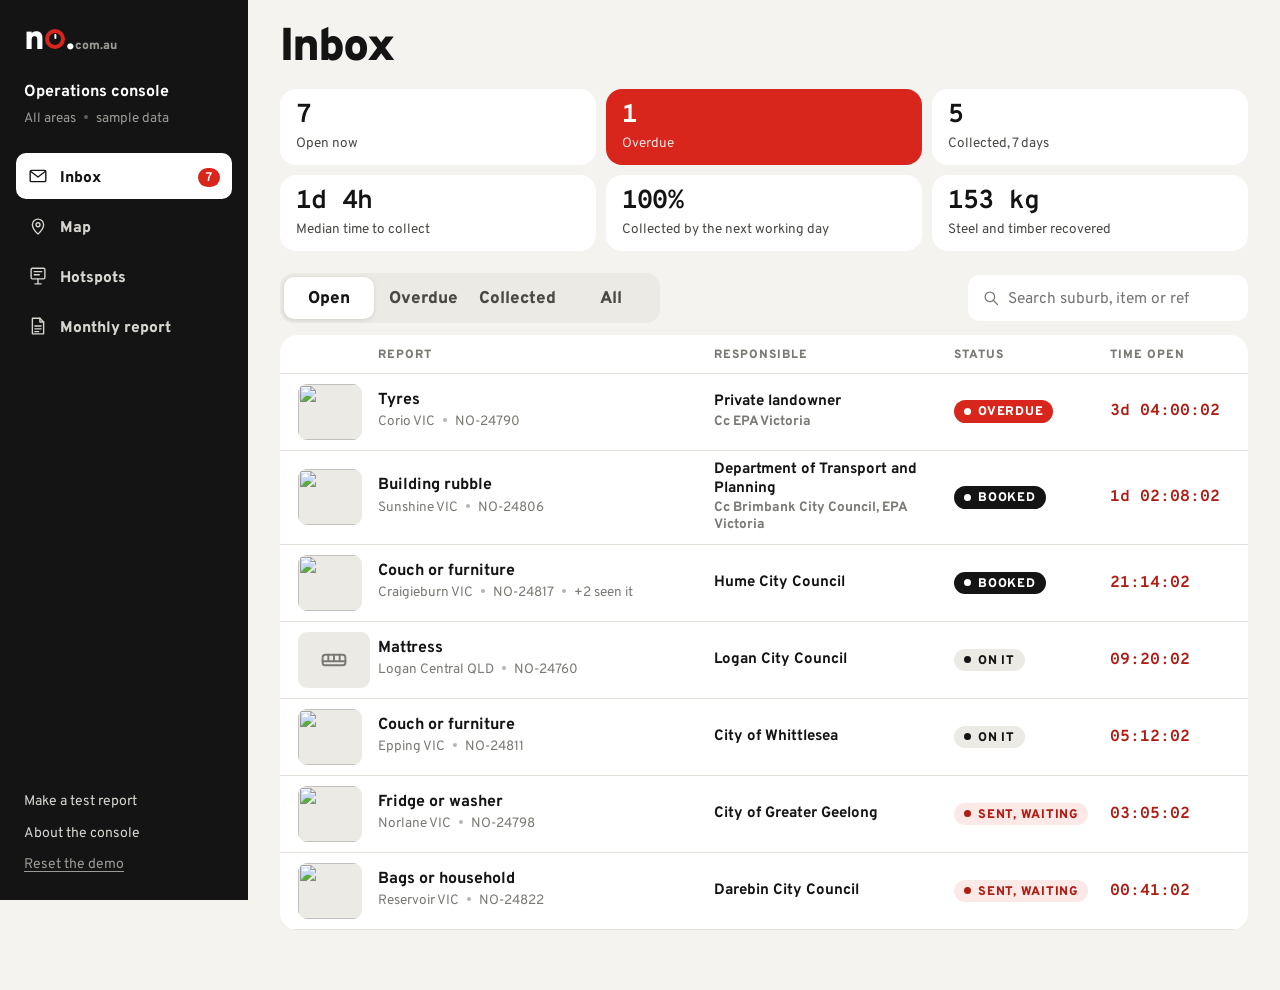
==== commit 0d2ef4ff: "Calmer Richard's version: 8 steps, back button, self-paced mode, no typing needed" ====
--- a/console.html
+++ b/console.html
@@ -12,7 +12,7 @@
 <link rel="preconnect" href="https://fonts.googleapis.com">
 <link rel="preconnect" href="https://fonts.gstatic.com" crossorigin>
 <link href="https://fonts.googleapis.com/css2?family=Overpass:wght@400;600;700;800;900&family=Overpass+Mono:wght@500;600;700&display=swap" rel="stylesheet">
-<link rel="stylesheet" href="https://cdnjs.cloudflare.com/ajax/libs/leaflet/1.9.4/leaflet.css"><link rel="stylesheet" href="no.css?v=1791040865">
+<link rel="stylesheet" href="https://cdnjs.cloudflare.com/ajax/libs/leaflet/1.9.4/leaflet.css"><link rel="stylesheet" href="no.css?v=1791046749">
 </head>
 <body class="page-console">
 <div class="cn">
@@ -56,7 +56,7 @@
 </div>
 <div class="ev-wrap" id="ev" hidden></div>
 <script src="https://cdnjs.cloudflare.com/ajax/libs/leaflet/1.9.4/leaflet.js"></script>
-<script src="no.js?v=1791040865"></script>
+<script src="no.js?v=1791046749"></script>
 <script>
 (function(){
   var $=NO.$, $$=NO.$$, I=NO.icon, esc=NO.esc;
@@ -251,7 +251,7 @@
   $('#reset').onclick=function(){ NO.store.reset(); location.href='console.html'; };
   function refresh(){ kpis(); if(view==='inbox') inbox(); if(view==='map') mapView(); if(view==='month') month(); if(sel) detail(); }
   NO.onChange(refresh);
-  kpis(); setView('inbox');
+  kpis(); var qv=(location.search.match(/[?&]view=(\w+)/)||[])[1]; setView(titles[qv]?qv:'inbox');
   window.NOCONSOLE={view:setView,open:open,close:close,act:function(a){ var b=$('#det [data-a="'+a+'"]'); if(b&&!b.disabled) b.click(); }};
   var h=(location.hash||'').slice(1); if(h&&NO.store.get(h)) open(h);
   document.addEventListener('keydown',function(e){ if(e.key==='Escape'){ if(!$('#ev').hidden){ $('#ev').hidden=true; document.body.classList.remove('ev-on'); } else close(); } });
--- a/no.css
+++ b/no.css
@@ -890,47 +890,107 @@
 .rv-btn i::before{content:"";border-left:13px solid #fff;border-top:8px solid transparent;border-bottom:8px solid transparent;margin-left:4px}
 .rv-btn small{font-weight:600;font-size:13.5px;color:#a9a8a2}
 .in-tour .rv-btn{display:none}
+.in-tour,.in-tour *{scroll-behavior:auto!important}
+.in-tour *,.in-tour *::before,.in-tour *::after{animation:none!important;transition:none!important}
+
+/* sample shortcuts in the report app (nothing to type) */
+.sample-ph{display:block;width:100%;margin-top:14px;padding:10px 12px 8px;border:0;border-radius:12px;background:transparent;font:600 15.5px/1.3 var(--f);color:var(--ink2);cursor:pointer;text-align:center}
+.sample-ph b{color:var(--red);text-decoration:underline;text-underline-offset:3px;text-decoration-thickness:2px}
+.sample-ph:hover{background:var(--paper)}
+.sample-ph[hidden]{display:none}
+.pl-sample{font-size:13.5px;color:var(--ink3);padding-left:26px;line-height:1.35}
+
+/* the tour shell */
 .page-tour{background:var(--ink);overflow:hidden}
-.tour{position:fixed;inset:0;display:flex;flex-direction:column;background:var(--ink);color:#fff}
-.t-top{flex-shrink:0;padding:10px 16px 10px}
-.t-row{display:flex;align-items:center;gap:14px}
-.t-row .logo{font-size:28px}
-.t-title{font:900 18px/1.1 var(--f);letter-spacing:-.01em}
-.t-title span{font-weight:600;font-size:14.5px;color:#a9a8a2;margin-left:8px}
-.t-ctl{display:flex;gap:6px;margin-left:auto}
-.t-ctl button,.t-ctl a{display:inline-flex;align-items:center;height:38px;padding:3px 14px 0;border-radius:10px;border:0;background:#2b2b29;color:#fff;font:800 14.5px/1 var(--f);text-decoration:none}
-.t-ctl button:hover,.t-ctl a:hover{background:#3a3a37}
-.t-paused #t-pause{background:var(--red)}
-.t-bars{display:flex;gap:4px;margin-top:10px}
-.t-bars i{flex:1;height:4px;border-radius:2px;background:rgba(255,255,255,.2);overflow:hidden}
-.t-bars b{display:block;height:100%;width:0;background:#fff}
-.t-stage{position:relative;flex:1;min-height:0;overflow:hidden;background:var(--paper);border-radius:14px 14px 0 0;margin:0 8px}
-#tf{position:absolute;inset:0;width:100%;height:100%;border:0;background:var(--paper)}
-.spot{position:absolute;z-index:5;left:0;top:0;width:0;height:0;border-radius:18px;box-shadow:0 0 0 4px var(--red),0 0 0 9999px rgba(12,12,12,.42);pointer-events:none;opacity:0;transition:left .45s cubic-bezier(.3,.8,.3,1),top .45s cubic-bezier(.3,.8,.3,1),width .45s cubic-bezier(.3,.8,.3,1),height .45s cubic-bezier(.3,.8,.3,1),opacity .3s}
-.spot.on{opacity:1}
-.t-shield{position:absolute;inset:0;z-index:6}
-.t-shield[hidden]{display:none}
-.t-cap{flex-shrink:0;display:grid;grid-template-columns:auto 1fr;gap:18px;align-items:start;padding:18px 28px 22px;background:var(--ink);min-height:118px}
-.t-n{font-size:15px;font-weight:700;color:#ff6b62;padding-top:9px;white-space:nowrap}
-.t-cap h2{font-size:clamp(26px,3vw,40px);letter-spacing:-.03em;line-height:1.05}
-.t-cap p{font-size:clamp(16px,1.35vw,19px);color:#cfcec8;margin-top:6px;max-width:62em}
-#t-txt.fresh{animation:capin .4s ease-out}
-@keyframes capin{from{opacity:0;transform:translateY(8px)}to{opacity:1;transform:none}}
-.t-end{position:absolute;inset:0;z-index:20;display:flex;flex-direction:column;align-items:center;justify-content:center;gap:18px;padding:24px;text-align:center;background:rgba(18,18,18,.96);color:#fff;animation:capin .4s ease-out}
-.t-end[hidden]{display:none}
-.t-end .logo{font-size:64px}
-.t-end h2{font-size:clamp(34px,4.6vw,62px);letter-spacing:-.035em;max-width:14em}
-.t-end p{font-size:19px;color:#cfcec8;max-width:36em}
-.t-end .cta-row{justify-content:center;margin-top:8px}
+.tv{position:fixed;inset:0;display:grid;grid-template-columns:clamp(330px,27vw,410px) minmax(0,1fr);background:var(--ink);color:#fff}
+.tv-side{display:flex;flex-direction:column;min-height:0;padding:22px 24px 20px 28px;overflow:hidden}
+.tv-head,.tv-cap,.tv-ctl,.tv-tip{flex-shrink:0}
+.tv-head{display:flex;align-items:center;gap:12px}
+.tv-head .logo{font-size:30px}
+.tv-title{font:900 18px/1.1 var(--f);letter-spacing:-.01em}
+.tv-count{display:none;font-size:14px;color:#a9a8a2}
+.tv-exit{margin-left:auto;display:inline-flex;align-items:center;height:36px;padding:3px 14px 0;border-radius:10px;background:#2b2b29;color:#fff;font:800 14.5px/1 var(--f);text-decoration:none}
+.tv-exit:hover{background:#3a3a37}
+.tv-cap{margin-top:34px}
+.tv-mode{display:flex;align-items:center;gap:8px;font:800 12.5px/1 var(--f);letter-spacing:.1em;text-transform:uppercase;color:#a9a8a2}
+.tv-mode .mono{color:#ff6b62;letter-spacing:.02em;font-size:13.5px}
+.tv-cap h2{margin-top:14px;font-size:clamp(28px,2.5vw,36px);letter-spacing:-.03em;line-height:1.02}
+.tv-lead{margin-top:10px;font-size:17px;line-height:1.45;color:#cfcec8}
+.tv-now{display:none}
+.tv-lines{list-style:none;margin-top:18px;display:grid;gap:9px}
+.tv-lines li{display:grid;grid-template-columns:20px 1fr;gap:10px;align-items:start;font-size:16px;line-height:1.35;color:#7d7c77}
+.tv-lines li i{width:16px;height:16px;margin-top:2px;border-radius:50%;border:2px solid #4a4945}
+.tv-lines li.is-on{color:#fff;font-weight:700}
+.tv-lines li.is-on i{border-color:var(--red);background:var(--red);box-shadow:inset 0 0 0 3px var(--ink)}
+.tv-lines li.is-done{color:#cfcec8}
+.tv-lines li.is-done i{border-color:#cfcec8;background:#cfcec8 url("data:image/svg+xml,%3Csvg xmlns='http://www.w3.org/2000/svg' viewBox='0 0 16 16'%3E%3Cpath d='M4 8.3l2.6 2.5L12 5.4' fill='none' stroke='%23141414' stroke-width='2.2' stroke-linecap='round' stroke-linejoin='round'/%3E%3C/svg%3E") center/12px no-repeat}
+.tv-turn{margin-top:18px;padding:16px 18px 16px;border-radius:14px;background:#232321}
+.tv-turn[hidden]{display:none}
+.tv-turn>b{display:block;font-size:13px;letter-spacing:.1em;text-transform:uppercase;color:#ff6b62;margin-bottom:8px}
+.tv-turn ol{list-style:none;display:grid;gap:7px;counter-reset:g}
+.tv-turn li{counter-increment:g;display:grid;grid-template-columns:20px 1fr;gap:8px;font-size:16px;line-height:1.38;color:#e7e6e1}
+.tv-turn li::before{content:counter(g);font:700 13px/1.7 var(--m);color:#8b8a85}
+.tv-turn li b{color:#fff}
+.tv-turn .ok{font-size:16px;line-height:1.4;color:#e7e6e1}
+.tv-turn .ok b{color:#6fd39b}
+.tv-show{margin-top:12px;height:36px;padding:3px 14px 0;border:0;border-radius:9px;background:#3a3a37;color:#fff;font:800 14px/1 var(--f);cursor:pointer}
+.tv-show:hover{background:#4a4945}
+.tv-list{list-style:none;margin:auto 0 0;padding-top:24px;display:grid;gap:2px;flex:0 1 auto;min-height:0;overflow-y:auto;scrollbar-width:thin}
+.tv-list button{position:relative;display:grid;grid-template-columns:26px 1fr;gap:8px;width:100%;padding:9px 10px 7px;border:0;border-radius:9px;background:transparent;color:#8b8a85;font:700 15px/1.25 var(--f);text-align:left;cursor:pointer;overflow:hidden}
+.tv-list button:hover{background:#1f1f1d;color:#e7e6e1}
+.tv-list .n{font:700 13px/1.6 var(--m)}
+.tv-list .is-done{color:#cfcec8}
+.tv-list .is-done .n{color:#6fd39b}
+.tv-list .is-on{background:#232321;color:#fff}
+.tv-list .is-on .n{color:#ff6b62}
+.tv-list .pg{position:absolute;left:10px;right:10px;bottom:0;height:2px;background:#3a3a37;display:none}
+.tv-list .is-on .pg{display:block}
+.tv-list .pg b{display:block;height:100%;width:0;background:var(--red)}
+.tv-ctl{display:grid;grid-template-columns:1fr 1.25fr 1.25fr;gap:8px;margin-top:18px}
+.tv-ctl button{height:50px;padding:3px 10px 0;border:0;border-radius:12px;background:#2b2b29;color:#fff;font:800 16px/1 var(--f);cursor:pointer;display:inline-flex;align-items:center;justify-content:center;gap:8px}
+.tv-ctl button:hover{background:#3a3a37}
+.tv-ctl button:disabled{opacity:.35;cursor:default;background:#2b2b29}
+.tv-ctl .pri{background:var(--red)}
+.tv-ctl .pri:hover{background:var(--red-d)}
+.tv-ctl .ic{width:18px;height:18px}
+.tv-tip{margin-top:12px;font-size:13.5px;line-height:1.4;color:#8b8a85}
+.tv-stage{position:relative;margin:14px 14px 14px 0;border-radius:16px;overflow:hidden;background:var(--paper)}
+.tv-fr{position:absolute;left:0;top:0;border:0;background:var(--paper);transform-origin:0 0;opacity:0;z-index:1;pointer-events:none;transition:opacity .45s ease}
+.tv-fr.on{opacity:1;z-index:2;pointer-events:auto}
+.tv-fr.top{z-index:3}
+.tv-shield{position:absolute;inset:0;z-index:5;cursor:pointer}
+.tv-shield[hidden]{display:none}
+.tv-cover{position:absolute;inset:0;z-index:8;display:flex;flex-direction:column;align-items:center;justify-content:center;gap:16px;padding:28px;text-align:center;background:var(--ink);color:#fff;transition:opacity .45s ease}
+.tv-cover[hidden]{display:none}
+.tv-cover.out{opacity:0;pointer-events:none}
+.tv-cover .logo{font-size:60px}
+.tv-cover h2{font-size:clamp(32px,4.2vw,58px);letter-spacing:-.035em;max-width:14em}
+.tv-cover p{font-size:19px;line-height:1.5;color:#cfcec8;max-width:32em}
+.tv-cover .cta-row{justify-content:center;margin-top:10px}
+.tv-cover .fine{font-size:14.5px;color:#8b8a85}
+.tv-busy{position:absolute;right:16px;bottom:16px;z-index:7;padding:9px 14px 7px;border-radius:999px;background:rgba(20,20,20,.86);color:#fff;font:700 13.5px/1 var(--f)}
+.tv-busy[hidden]{display:none}
 @media (max-width:860px){
   .rv-btn{display:flex;width:100%}
-  .t-title span{display:none}
-  .t-row .logo{display:none}
-  .t-ctl button,.t-ctl a{padding:3px 11px 0;height:36px;font-size:14px}
-  .t-stage{margin:0 4px}
-  .t-cap{padding:12px 16px 16px;gap:12px;min-height:104px}
-  .t-n{padding-top:5px;font-size:13px}
-  .t-cap h2{font-size:23px}
-  .t-cap p{font-size:15.5px;margin-top:4px}
-  .t-end .cta-row .btn{width:100%}
-}
+  .tv{grid-template-columns:minmax(0,1fr);grid-template-rows:auto auto minmax(0,1fr) auto;grid-template-areas:"head" "cap" "stage" "ctl"}
+  .tv-side{display:contents}
+  .tv-head{grid-area:head;padding:10px 14px 0}
+  .tv-head .logo{display:none}
+  .tv-title{font-size:16.5px}
+  .tv-count{display:inline}
+  .tv-exit{height:34px;font-size:14px}
+  .tv-cap{grid-area:cap;margin:0;padding:10px 16px 12px;height:112px;overflow:hidden}
+  .tv-mode,.tv-lead,.tv-lines,.tv-turn,.tv-list,.tv-tip{display:none!important}
+  .tv-cap h2{margin:0;font-size:23px}
+  .tv-now{display:block;margin-top:7px;font-size:15.5px;line-height:1.38;color:#cfcec8}
+  .tv-now b{color:#fff}
+  .tv-stage{grid-area:stage;margin:0 6px;border-radius:14px}
+  .tv-ctl{grid-area:ctl;margin:0;padding:8px 6px calc(8px + env(safe-area-inset-bottom))}
+  .tv-ctl button{height:50px;font-size:15.5px}
+  .tv-cover .logo{font-size:44px}
+  .tv-cover p{font-size:16.5px}
+  .tv-cover .cta-row{width:100%}
+  .tv-cover .cta-row .btn{width:100%}
+}
+@media (max-height:860px) and (min-width:861px){.tv-cap{margin-top:24px}.tv-list button{padding:7px 10px 5px;font-size:14.5px}.tv-tip{display:none}.tv-lines{margin-top:14px;gap:7px}}
+@media (prefers-reduced-motion:reduce){.tv-fr,.tv-cover{transition:none}}
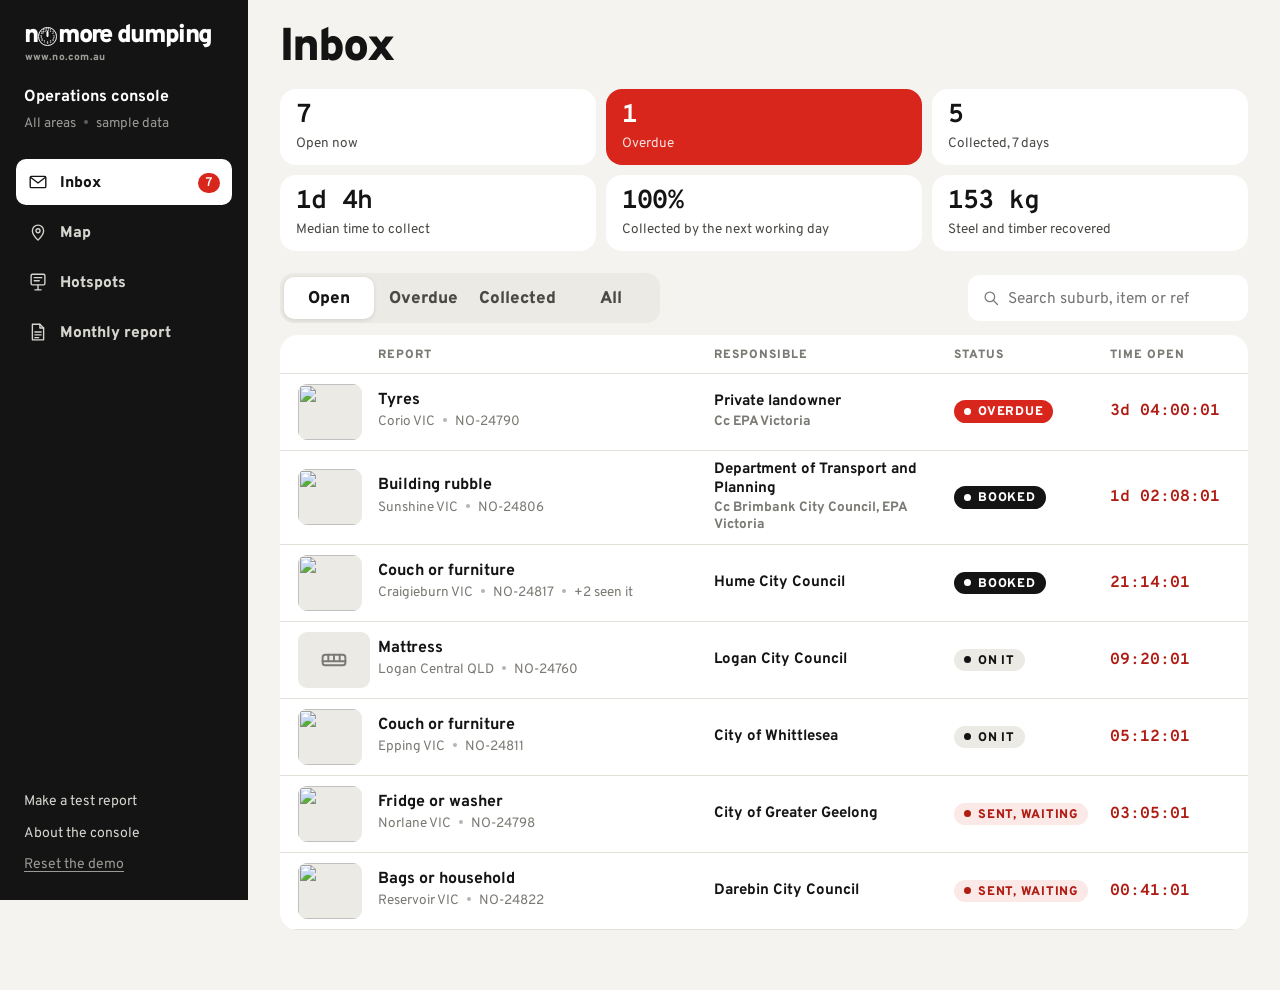
==== commit 5a1d2958: "No More Dumping logo, 5 Oct 2026 Logo now reads "no more dumping" with www.no.com.au underneath, acr" ====
--- a/console.html
+++ b/console.html
@@ -12,12 +12,12 @@
 <link rel="preconnect" href="https://fonts.googleapis.com">
 <link rel="preconnect" href="https://fonts.gstatic.com" crossorigin>
 <link href="https://fonts.googleapis.com/css2?family=Overpass:wght@400;600;700;800;900&family=Overpass+Mono:wght@500;600;700&display=swap" rel="stylesheet">
-<link rel="stylesheet" href="https://cdnjs.cloudflare.com/ajax/libs/leaflet/1.9.4/leaflet.css"><link rel="stylesheet" href="no.css?v=1791046749">
+<link rel="stylesheet" href="https://cdnjs.cloudflare.com/ajax/libs/leaflet/1.9.4/leaflet.css"><link rel="stylesheet" href="no.css?v=1791047319">
 </head>
 <body class="page-console">
 <div class="cn">
   <aside class="cn-side">
-    <a class="logo inv" href="index.html" aria-label="no.com.au home">n<span class="o"></span>.<small>com.au</small></a>
+    <a class="logo inv" href="index.html" aria-label="No More Dumping, no.com.au home"><span class="lt">n<span class="o"></span> more dumping</span><small>www.no.com.au</small></a>
     <div class="cn-org"><b>Operations console</b><span>All areas<i class="sep" aria-hidden="true"></i>sample data</span></div>
     <nav class="cn-nav" id="nav" aria-label="Console">
       <button type="button" data-v="inbox" aria-pressed="true"><span data-ic="mail"></span>Inbox<em id="n-open"></em></button>
@@ -56,7 +56,7 @@
 </div>
 <div class="ev-wrap" id="ev" hidden></div>
 <script src="https://cdnjs.cloudflare.com/ajax/libs/leaflet/1.9.4/leaflet.js"></script>
-<script src="no.js?v=1791046749"></script>
+<script src="no.js?v=1791047318"></script>
 <script>
 (function(){
   var $=NO.$, $$=NO.$$, I=NO.icon, esc=NO.esc;
@@ -177,7 +177,7 @@
   function evidence(r){
     var ev=$('#ev');
     ev.innerHTML='<div class="ev"><div class="ev-bar no-print"><b>Evidence pack</b><div><button class="btn sm ink" type="button" id="ev-print">Save as PDF</button> <button class="btn sm ghost" type="button" id="ev-epa">Send to EPA Victoria</button> <button class="ib" type="button" id="ev-close" aria-label="Close">'+I('close')+'</button></div></div>'+
-      '<div class="ev-doc"><div class="ev-head"><span class="logo">n<span class="o"></span>.<small>com.au</small></span><div><b>Evidence pack '+esc(r.id)+'</b><br><span class="small">Generated '+esc(NO.when(Date.now()))+'</span></div></div>'+
+      '<div class="ev-doc"><div class="ev-head"><span class="logo"><span class="lt">n<span class="o"></span> more dumping</span><small>www.no.com.au</small></span><div><b>Evidence pack '+esc(r.id)+'</b><br><span class="small">Generated '+esc(NO.when(Date.now()))+'</span></div></div>'+
       '<div class="ev-photos">'+((r.photos||[]).length?r.photos.map(function(p){return '<img src="'+NO.img(p,900,700)+'" alt="">';}).join(''):'<p class="small">No photos supplied.</p>')+'</div>'+
       '<dl class="ev-dl"><dt>Reported</dt><dd>'+esc(new Date(r.created).toLocaleString('en-AU'))+'</dd><dt>Location</dt><dd>'+esc([r.place,r.suburb].filter(Boolean).join(', '))+'<br>'+r.lat.toFixed(6)+', '+r.lon.toFixed(6)+'</dd>'+
       '<dt>Responsible</dt><dd>'+esc(r.to)+' ('+esc((r.why||'').toLowerCase())+')</dd><dt>What</dt><dd>'+esc(NO.typeList(r.types))+'</dd><dt>How much</dt><dd>'+esc(r.size?NO.S[r.size].label:'Not given')+'</dd><dt>Turned up</dt><dd>'+esc(r.seen||'Not sure')+'</dd>'+
@@ -229,7 +229,7 @@
     var own={}; list.forEach(function(r){own[r.to]=(own[r.to]||0)+1;});
     var ownRows=Object.keys(own).sort(function(a,b){return own[b]-own[a];}).map(function(k){return '<tr><td>'+esc(k)+'</td><td>'+own[k]+'</td></tr>';}).join('');
     var now=new Date();
-    $('#month').innerHTML='<header class="doc-head"><span class="logo">n<span class="o"></span>.<small>com.au</small></span><div><b>Monthly report</b><br>'+esc(now.toLocaleDateString('en-AU',{month:'long',year:'numeric'}))+'<i class="sep" aria-hidden="true"></i>last 30 days<i class="sep" aria-hidden="true"></i>sample data</div></header>'+
+    $('#month').innerHTML='<header class="doc-head"><span class="logo"><span class="lt">n<span class="o"></span> more dumping</span><small>www.no.com.au</small></span><div><b>Monthly report</b><br>'+esc(now.toLocaleDateString('en-AU',{month:'long',year:'numeric'}))+'<i class="sep" aria-hidden="true"></i>last 30 days<i class="sep" aria-hidden="true"></i>sample data</div></header>'+
       '<div class="doc-kpis"><div><b>'+list.length+'</b><span>Reports received</span></div><div><b>'+s.done.length+'</b><span>Collected</span></div><div><b>'+(s.med?NO.human(s.med):'-')+'</b><span>Median time to collect</span></div><div><b>'+s.rate+'%</b><span>Collected by the next working day</span></div></div>'+
       '<h3>What was reported</h3><table><thead><tr><th>Item</th><th>Reports</th><th>What happens to it</th><th>Where it goes</th></tr></thead><tbody>'+rows+'</tbody></table>'+
       '<h3>Who it went to</h3><table><thead><tr><th>Responsible</th><th>Reports</th></tr></thead><tbody>'+ownRows+'</tbody></table>'+
--- a/no.css
+++ b/no.css
@@ -20,11 +20,13 @@
 ::selection{background:var(--red);color:#fff}
 :focus-visible{outline:3px solid var(--ink);outline-offset:2px}
 
-/* logo: the o is a no-dumping ring with a clock hand */
-.logo{display:inline-flex;align-items:baseline;font:900 36px/1 var(--f);letter-spacing:-.05em;color:var(--ink);text-decoration:none;white-space:nowrap}
-.logo .o{display:inline-block;position:relative;width:.6em;height:.6em;border:.125em solid var(--red);border-radius:50%;margin:0 .025em 0 .035em}
-.logo .o::after{content:"";position:absolute;left:50%;top:50%;width:.07em;height:.16em;margin-left:-.035em;background:currentColor;border-radius:2px;transform-origin:50% 0;transform:rotate(180deg);animation:tick 60s steps(60) infinite}
-.logo small{font:800 .36em/1 var(--f);letter-spacing:0;color:var(--ink3);margin-left:.18em}
+/* logo: "no more dumping" - the o of "no" is a clock face whose hand keeps ticking; www.no.com.au underneath */
+.logo{display:inline-flex;flex-direction:column;align-items:flex-start;font:900 36px/1 var(--f);letter-spacing:-.05em;color:var(--ink);text-decoration:none;white-space:nowrap}
+.logo .lt{display:inline-flex;align-items:baseline;font-size:.74em}
+.logo .o{display:inline-block;position:relative;box-sizing:border-box;width:.74em;height:.74em;border:.075em solid currentColor;border-radius:50%;margin:0 .03em 0 .035em;align-self:center;background:url("data:image/svg+xml,<svg xmlns='http://www.w3.org/2000/svg' viewBox='0 0 100 100'><g fill='%23141414' font-family='Arial,Helvetica,sans-serif' font-weight='800' font-size='17' text-anchor='middle' dominant-baseline='central'><text x='50.0' y='13.0'>12</text><text x='68.5' y='18.0'>1</text><text x='82.0' y='31.5'>2</text><text x='87.0' y='50.0'>3</text><text x='82.0' y='68.5'>4</text><text x='68.5' y='82.0'>5</text><text x='50.0' y='87.0'>6</text><text x='31.5' y='82.0'>7</text><text x='18.0' y='68.5'>8</text><text x='13.0' y='50.0'>9</text><text x='18.0' y='31.5'>10</text><text x='31.5' y='18.0'>11</text></g></svg>") center/100% 100% no-repeat}
+.logo.inv .o{background-image:url("data:image/svg+xml,<svg xmlns='http://www.w3.org/2000/svg' viewBox='0 0 100 100'><g fill='%23ffffff' font-family='Arial,Helvetica,sans-serif' font-weight='800' font-size='17' text-anchor='middle' dominant-baseline='central'><text x='50.0' y='13.0'>12</text><text x='68.5' y='18.0'>1</text><text x='82.0' y='31.5'>2</text><text x='87.0' y='50.0'>3</text><text x='82.0' y='68.5'>4</text><text x='68.5' y='82.0'>5</text><text x='50.0' y='87.0'>6</text><text x='31.5' y='82.0'>7</text><text x='18.0' y='68.5'>8</text><text x='13.0' y='50.0'>9</text><text x='18.0' y='31.5'>10</text><text x='31.5' y='18.0'>11</text></g></svg>")}
+.logo .o::after{content:"";position:absolute;left:50%;top:50%;width:.06em;height:.24em;margin-left:-.03em;background:currentColor;border-radius:2px;transform-origin:50% 0;transform:rotate(180deg);animation:tick 20s steps(60) infinite}
+.logo small{font:800 .3em/1 var(--f);letter-spacing:.02em;color:var(--ink3);margin:.4em 0 0 .06em}
 .logo.inv{color:#fff}.logo.inv small{color:#9b9a95}
 @keyframes tick{to{transform:rotate(540deg)}}
 
@@ -254,6 +256,10 @@
   .foot-grid{grid-template-columns:1fr 1fr}
   .foot-grid>div:first-child{grid-column:1/-1}
 }
+@media (min-width:861px) and (max-width:960px){
+  /* keep the nav links on one line beside the longer wordmark */
+  .site-head .logo{font-size:clamp(25px,calc((100vw - 720px) * .18),36px)}
+}
 @media (max-width:860px){
   .site-head nav{display:none}
   .menu-btn{display:inline-flex}
@@ -268,6 +274,9 @@
   .site-head .bar{height:62px;gap:12px}
   .menu-open .site-head nav{top:62px}
   .logo{font-size:32px}
+  /* the longer "no more dumping" wordmark scales with the screen so the header still fits beside the button and menu */
+  .site-head .logo{font-size:clamp(18px,calc((100vw - 250px) / 5.5),32px)}
+  .site-head .logo small{font-size:max(.3em,9px)}
   .sec{padding:72px 0}
   .sec.tight{padding:56px 0}
   .hero{padding:28px 0 64px}
@@ -294,6 +303,10 @@
   .faq summary{font-size:18px}
   .foot-grid{grid-template-columns:1fr}
   .receipt{max-width:none}
+}
+@media (max-width:359px){
+  .site-head .bar{gap:8px}
+  .site-head .bar>.btn{padding:3px 11px 0;font-size:14px}
 }
 @media (prefers-reduced-motion:reduce){*,*::before,*::after{animation:none!important;transition:none!important;scroll-behavior:auto!important}}
 @media print{.site-head,.site-foot,.no-print{display:none!important}body{background:#fff}}
@@ -632,7 +645,7 @@
 .sign{width:min(100%,420px);margin:0 auto;background:#fff;border:10px solid var(--ink);border-radius:18px;padding:26px 26px 24px;text-align:center;box-shadow:0 40px 60px -40px rgba(0,0,0,.6);position:relative}
 .sign::before,.sign::after{content:"";position:absolute;top:10px;width:10px;height:10px;border-radius:50%;background:#bbb;box-shadow:inset 0 0 0 2px #888}
 .sign::before{left:10px}.sign::after{right:10px}
-.sign .logo{font-size:74px}
+.sign .logo{font-size:52px}
 .sign h4{font:900 34px/1 var(--f);letter-spacing:-.03em;margin:16px 0 10px}
 .sign p{font-weight:700;font-size:17px;line-height:1.35}
 .sign .qr{display:flex;align-items:center;justify-content:center;gap:16px;margin-top:18px;text-align:left}
@@ -682,7 +695,7 @@
   .irow .t .mono{margin:0}
   .who{grid-template-columns:1fr}
   .sign{border-width:8px;padding:22px 18px}
-  .sign .logo{font-size:60px}
+  .sign .logo{font-size:42px}
   .pilot li{grid-template-columns:1fr;gap:6px}
 }
 
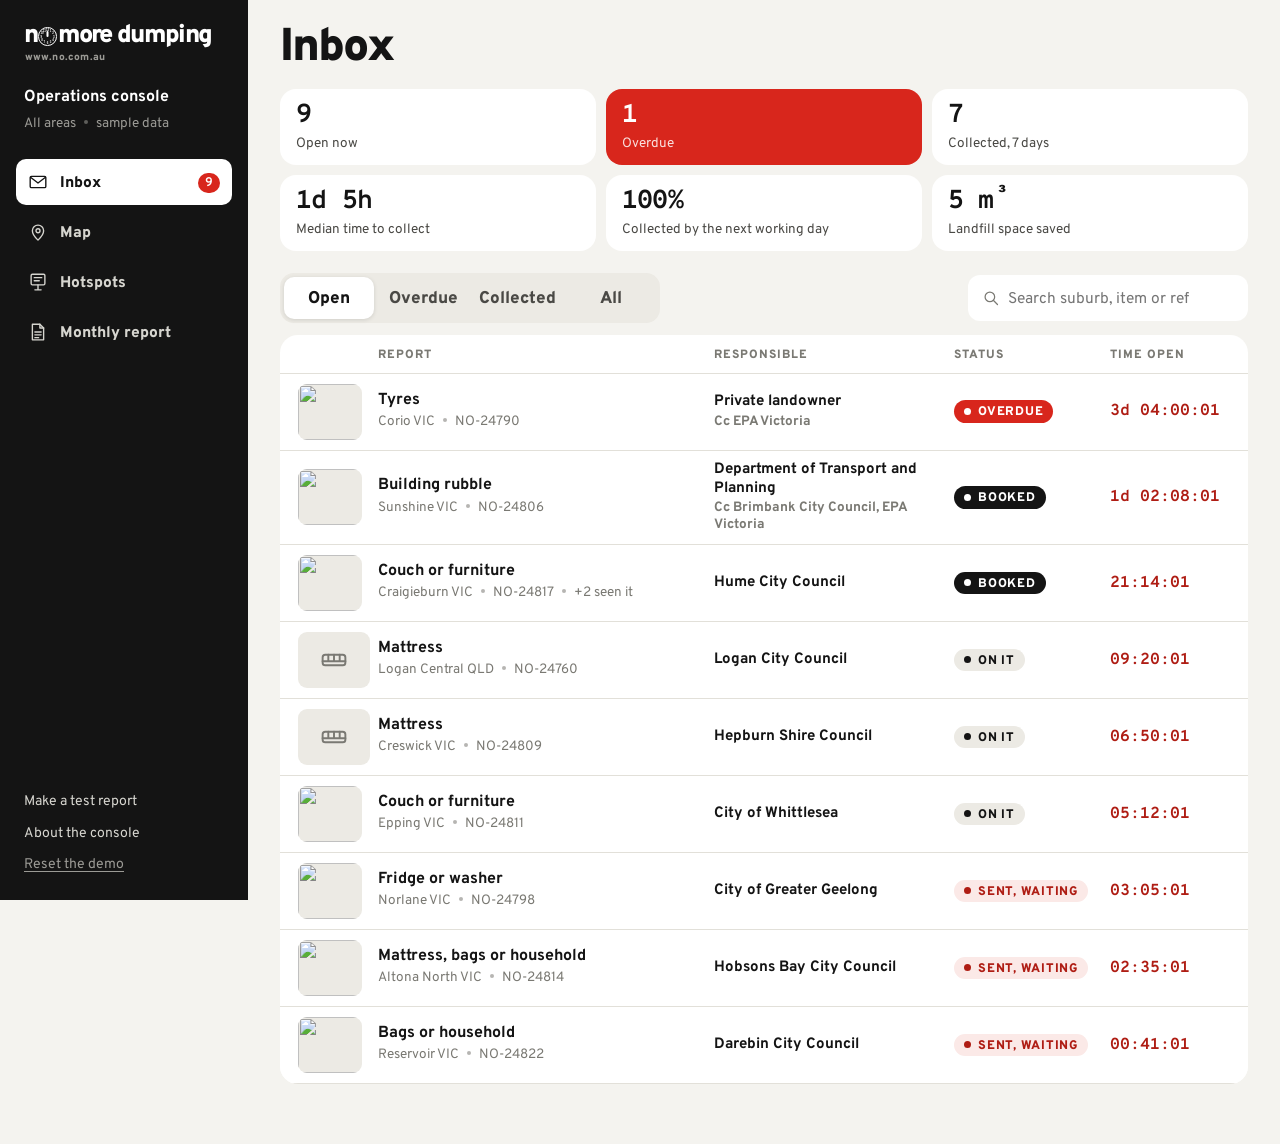
==== commit 34d3295d: "No More Dumping: money model, council pitch pages, landfill m3, rename Business case leads with an e" ====
--- a/console.html
+++ b/console.html
@@ -3,16 +3,16 @@
 <head>
 <meta charset="utf-8">
 <meta name="viewport" content="width=device-width, initial-scale=1, viewport-fit=cover">
-<title>Console · no.com.au</title>
-<meta name="description" content="The no.com.au console for councils and land managers: inbox, map, hotspots and monthly reports.">
+<title>Console · No More Dumping</title>
+<meta name="description" content="The No More Dumping console for councils and land managers: inbox, map, hotspots and monthly reports.">
 <meta name="robots" content="noindex"><meta name="theme-color" content="#F4F3EF">
-<meta property="og:title" content="Console · no.com.au">
-<meta property="og:description" content="The no.com.au console for councils and land managers: inbox, map, hotspots and monthly reports.">
-<link rel="icon" href="data:image/svg+xml,%3Csvg xmlns='http://www.w3.org/2000/svg' viewBox='0 0 32 32'%3E%3Ccircle cx='16' cy='16' r='11.5' fill='white' stroke='%23D8261C' stroke-width='6'/%3E%3Cpath d='M16 16V9.5' stroke='%23141414' stroke-width='3.2' stroke-linecap='round'/%3E%3C/svg%3E">
+<meta property="og:title" content="Console · No More Dumping">
+<meta property="og:description" content="The No More Dumping console for councils and land managers: inbox, map, hotspots and monthly reports.">
+<link rel="icon" href="data:image/svg+xml,%3Csvg xmlns='http://www.w3.org/2000/svg' viewBox='0 0 32 32'%3E%3Ccircle cx='16' cy='16' r='13' fill='white' stroke='%23141414' stroke-width='3.4'/%3E%3Cpath d='M16 6.4v2.4M25.6 16h-2.4M16 25.6v-2.4M6.4 16h2.4' stroke='%23141414' stroke-width='2' stroke-linecap='round'/%3E%3Cpath d='M16 16l4.4-5.8' stroke='%23141414' stroke-width='3' stroke-linecap='round'/%3E%3Ccircle cx='16' cy='16' r='2.1' fill='%23141414'/%3E%3C/svg%3E">
 <link rel="preconnect" href="https://fonts.googleapis.com">
 <link rel="preconnect" href="https://fonts.gstatic.com" crossorigin>
 <link href="https://fonts.googleapis.com/css2?family=Overpass:wght@400;600;700;800;900&family=Overpass+Mono:wght@500;600;700&display=swap" rel="stylesheet">
-<link rel="stylesheet" href="https://cdnjs.cloudflare.com/ajax/libs/leaflet/1.9.4/leaflet.css"><link rel="stylesheet" href="no.css?v=1791047319">
+<link rel="stylesheet" href="https://cdnjs.cloudflare.com/ajax/libs/leaflet/1.9.4/leaflet.css"><link rel="stylesheet" href="no.css?v=1791047400">
 </head>
 <body class="page-console">
 <div class="cn">
@@ -56,7 +56,7 @@
 </div>
 <div class="ev-wrap" id="ev" hidden></div>
 <script src="https://cdnjs.cloudflare.com/ajax/libs/leaflet/1.9.4/leaflet.js"></script>
-<script src="no.js?v=1791047318"></script>
+<script src="no.js?v=1791047400"></script>
 <script>
 (function(){
   var $=NO.$, $$=NO.$$, I=NO.icon, esc=NO.esc;
@@ -71,13 +71,13 @@
     var week=done.filter(function(r){return Date.now()-NO.collectedAt(r)<7*NO.D;});
     var dur=done.map(function(r){return NO.collectedAt(r)-r.created;});
     var ontime=done.filter(function(r){return NO.collectedAt(r)<=NO.due(r.created);}).length;
-    var kg=0,rec=0; done.forEach(function(r){ var x=NO.receipt(r.items||NO.defaultItems(r.types)); kg+=x.tot.kg; rec+=x.tot.steel+x.tot.timber; });
-    return {open:open,late:late,done:done,week:week,med:NO.median(dur),rate:done.length?Math.round(ontime/done.length*100):0,kg:kg,rec:rec};
+    var kg=0,rec=0,m3=0; done.forEach(function(r){ var x=NO.receipt(r.items||NO.defaultItems(r.types)); kg+=x.tot.kg; m3+=x.tot.m3; rec+=x.tot.steel+x.tot.timber; });
+    return {open:open,late:late,done:done,week:week,med:NO.median(dur),rate:done.length?Math.round(ontime/done.length*100):0,kg:kg,rec:rec,m3:Math.round(m3*10)/10};
   }
   function kpis(){
     var s=stats(all());
     $('#n-open').textContent=s.open.length;
-    $('#kp').innerHTML=[[s.open.length,'Open now'],[s.late.length,'Overdue',s.late.length?'bad':''],[s.week.length,'Collected, 7 days'],[s.med?NO.human(s.med).replace(/ \d+m$/,''):'-','Median time to collect'],[s.rate+'%','Collected by the next working day'],[s.rec+' kg','Steel and timber recovered']]
+    $('#kp').innerHTML=[[s.open.length,'Open now'],[s.late.length,'Overdue',s.late.length?'bad':''],[s.week.length,'Collected, 7 days'],[s.med?NO.human(s.med).replace(/ \d+m$/,''):'-','Median time to collect'],[s.rate+'%','Collected by the next working day'],[NO.m3(s.m3),'Landfill space saved']]
       .map(function(k){return '<div class="k '+(k[2]||'')+'"><b>'+k[0]+'</b><span>'+k[1]+'</span></div>';}).join('');
   }
 
@@ -182,7 +182,7 @@
       '<dl class="ev-dl"><dt>Reported</dt><dd>'+esc(new Date(r.created).toLocaleString('en-AU'))+'</dd><dt>Location</dt><dd>'+esc([r.place,r.suburb].filter(Boolean).join(', '))+'<br>'+r.lat.toFixed(6)+', '+r.lon.toFixed(6)+'</dd>'+
       '<dt>Responsible</dt><dd>'+esc(r.to)+' ('+esc((r.why||'').toLowerCase())+')</dd><dt>What</dt><dd>'+esc(NO.typeList(r.types))+'</dd><dt>How much</dt><dd>'+esc(r.size?NO.S[r.size].label:'Not given')+'</dd><dt>Turned up</dt><dd>'+esc(r.seen||'Not sure')+'</dd>'+
       '<dt>Vehicle rego</dt><dd>'+(r.rego?esc(r.rego):'None given')+'</dd><dt>Other reports</dt><dd>'+r.events.filter(function(e){return e.k==='confirmed';}).reduce(function(a,e){return a+e.n;},0)+' more people reported the same pile</dd>'+
-      '<dt>Reporter</dt><dd>Contact details are held by no.com.au and released to authorised officers on request.</dd></dl>'+
+      '<dt>Reporter</dt><dd>Contact details are held by No More Dumping and released to authorised officers on request.</dd></dl>'+
       '<h3>Timeline</h3><ol class="tl">'+r.events.slice().sort(function(a,b){return a.t-b.t;}).map(function(e){return '<li class="on"><i></i><div>'+esc(NO.eventText(e,r))+'</div><span>'+esc(new Date(e.t).toLocaleString('en-AU',{day:'numeric',month:'short',hour:'numeric',minute:'2-digit'}))+'</span></li>';}).join('')+'</ol></div></div>';
     ev.hidden=false; document.body.classList.add('ev-on');
     $('#ev-close').onclick=function(){ ev.hidden=true; document.body.classList.remove('ev-on'); };
@@ -233,7 +233,7 @@
       '<div class="doc-kpis"><div><b>'+list.length+'</b><span>Reports received</span></div><div><b>'+s.done.length+'</b><span>Collected</span></div><div><b>'+(s.med?NO.human(s.med):'-')+'</b><span>Median time to collect</span></div><div><b>'+s.rate+'%</b><span>Collected by the next working day</span></div></div>'+
       '<h3>What was reported</h3><table><thead><tr><th>Item</th><th>Reports</th><th>What happens to it</th><th>Where it goes</th></tr></thead><tbody>'+rows+'</tbody></table>'+
       '<h3>Who it went to</h3><table><thead><tr><th>Responsible</th><th>Reports</th></tr></thead><tbody>'+ownRows+'</tbody></table>'+
-      '<h3>Recovery</h3><p>Weighed items collected: <b>'+s.kg+' kg</b>. Steel and timber recovered from them: <b>'+s.rec+' kg</b>. Weights use The Mattress Recycling Company\'s per-item figures for mattresses and couches. Other streams are counted, not weighed, in this prototype.</p>'+
+      '<h3>Recovery</h3><div class="doc-big"><b>'+NO.m3(s.m3)+'</b><span>of landfill space saved, about the same as <strong>'+NO.bins(s.m3)+'</strong></span></div><p>Mattresses and couches collected: <b>'+s.kg+' kg</b>. Steel and timber recovered from them: <b>'+s.rec+' kg</b>. Weights and volumes use The Mattress Recycling Company\'s per-item figures. Other streams are counted, not weighed, in this prototype.</p>'+
       '<h3>Repeat sites</h3><p>See the Hotspots tab for sites reported more than once, with suggested actions.</p>'+
       '<p class="small" style="margin-top:28px">Prototype report built from sample data. In the live version, figures come from crew weighbridge dockets and recovery records, and can feed Yarta for your environmental reporting.</p>';
   }
--- a/no.css
+++ b/no.css
@@ -882,6 +882,74 @@
 .dec{padding-left:22px;display:grid;gap:8px;color:var(--ink2)}
 .links{padding-left:20px;display:grid;gap:6px}
 @media (max-width:700px){.paper{padding:28px 20px 36px}.p-head{flex-direction:column;text-align:left}.ptable{font-size:14px}}
+
+/* money model (plan.html) */
+.mdl{margin:14px 0 8px;border:2px solid var(--ink);border-radius:18px;overflow:hidden;background:#fff}
+.mdl-pre{display:flex;flex-wrap:wrap;gap:6px;padding:12px;background:var(--paper);border-bottom:1px solid var(--line)}
+.mdl-pre button{height:40px;padding:3px 14px 0;border:2px solid var(--line2);border-radius:10px;background:#fff;font:800 15px/1 var(--f);color:var(--ink);cursor:pointer}
+.mdl-pre button:hover{border-color:var(--ink)}
+.mdl-pre button[aria-pressed=true]{background:var(--ink);border-color:var(--ink);color:#fff}
+.mdl-grid{display:grid;grid-template-columns:minmax(0,1.15fr) minmax(0,1fr)}
+.mdl-in{padding:4px 18px 8px}
+.mi{display:flex;align-items:center;justify-content:space-between;gap:14px;padding:10px 0;border-bottom:1px solid var(--line);cursor:text}
+.mi:last-child{border-bottom:0}
+.mi>span:first-child{display:flex;flex-direction:column;min-width:0}
+.mi b{font-size:15.5px;line-height:1.25}
+.mi small{font-size:12.5px;color:var(--ink3);line-height:1.35;margin-top:2px}
+.mi small a{font-weight:700;color:var(--ink2)}
+.mi input{width:92px;height:42px;padding:3px 10px 0;border:2px solid var(--line);border-radius:10px;font:700 16px/1 var(--m);text-align:right;color:var(--ink3);background:#fff;-moz-appearance:textfield}
+.mi input::-webkit-outer-spin-button,.mi input::-webkit-inner-spin-button{-webkit-appearance:none;margin:0}
+.mi.src input,.mi input.set{color:var(--ink)}
+.mi.src input{width:104px}
+.mi input:focus{border-color:var(--ink);color:var(--ink);outline:none}
+.mi .u{display:inline-flex;align-items:center;gap:5px;font:700 15px/1 var(--m);color:var(--ink3);flex-shrink:0}
+.mdl-out{background:var(--ink);color:#fff;padding:20px 22px 22px;display:flex;flex-direction:column;gap:16px}
+.mo span{display:block;font-size:13.5px;color:#bdbcb6;font-weight:700;line-height:1.25}
+.mo b{display:block;font:700 30px/1.05 var(--m);letter-spacing:-.03em;margin-top:6px;overflow-wrap:anywhere}
+.mo.big b{font-size:44px}
+.mo small{display:block;font-size:13px;color:#a3a29c;margin-top:6px;line-height:1.35}
+.mo-row{display:grid;grid-template-columns:1fr 1fr;gap:14px}
+.mo.land{border-top:1px solid #33332f;padding-top:16px}
+.paper .mdl-note{font-size:13px;color:var(--ink3);padding:10px 18px 12px;margin:0;border-top:1px solid var(--line);background:var(--paper)}
+.pitch{margin-top:16px;border:2px solid var(--ink);border-radius:14px;padding:16px 18px 12px}
+.pitch ul{list-style:none;display:grid;gap:0;margin-top:8px}
+.pitch li{display:grid;grid-template-columns:minmax(0,1.4fr) minmax(0,1fr) auto;gap:12px;align-items:baseline;border-top:1px solid var(--line);padding:9px 0 7px}
+.pitch li span{color:var(--ink3);font-size:14px}
+@media (max-width:760px){.mdl-grid{grid-template-columns:1fr}.mo.big b{font-size:38px}.pitch li{grid-template-columns:1fr auto}.pitch li span{display:none}}
+@media (max-width:420px){.mdl-in{padding:4px 14px 8px}.mi{gap:10px}.mi input{width:78px;padding:3px 8px 0}.mi.src input{width:88px}.mi .u{gap:3px}.mo.big b{font-size:34px}.mo b{font-size:26px}}
+.doc-big{display:flex;align-items:baseline;gap:8px 14px;flex-wrap:wrap;background:var(--paper);border-radius:12px;padding:16px 18px;margin:6px 0 12px}
+.doc-big b{font:700 40px/1 var(--m);letter-spacing:-.03em}
+.doc-big span{font-size:15.5px;color:var(--ink2)}
+.doc-big strong{color:var(--ink)}
+
+/* councils.html for one council (?c=) and real photos */
+.for-bar{background:var(--ink);color:#fff;font-size:15px;padding:10px 0 8px}
+.for-bar span{color:#bdbcb6}
+.local{display:grid;grid-template-columns:minmax(0,5fr) minmax(0,7fr);gap:24px;align-items:stretch}
+.lstats{display:grid;grid-template-columns:1fr 1fr;gap:12px;align-content:start}
+.lstat{background:var(--paper);border-radius:18px;padding:20px 20px 16px;display:flex;flex-direction:column}
+.lstat b{display:block;font:900 clamp(36px,4vw,52px)/.95 var(--f);letter-spacing:-.04em}
+.lstat span{display:block;margin-top:10px;color:var(--ink2);line-height:1.35;font-size:15.5px}
+.lstats .lstat:last-child:nth-child(odd){grid-column:1/-1}
+.lstat a{display:block;margin-top:auto;padding-top:12px;font-size:12.5px;color:var(--ink3);font-weight:700;text-underline-offset:3px;line-height:1.3}
+.local-map{height:100%;min-height:440px;border-radius:20px;overflow:hidden;background:var(--paper2);z-index:1}
+.lnow{display:grid;grid-template-columns:1fr 1fr;gap:12px;margin-top:12px}
+.lnow>div{border-radius:18px;padding:20px 22px}
+.lnow .a{background:var(--paper)}
+.lnow .b{background:var(--ink);color:#fff}
+.lnow h4{font:800 13px/1 var(--f);letter-spacing:.08em;text-transform:uppercase;margin-bottom:10px;color:var(--ink3)}
+.lnow .b h4{color:#bdbcb6}
+.lnow p{font-size:18px;line-height:1.4}
+.pillar{overflow:hidden}
+.pph{margin:-28px -26px 22px;height:190px;background:var(--paper2)}
+.pph img{width:100%;height:100%;object-fit:cover;display:block}
+.realph{display:grid;grid-template-columns:repeat(3,1fr);gap:10px;margin-top:34px}
+.realph figure{margin:0}
+.realph img{width:100%;aspect-ratio:4/3;object-fit:cover;border-radius:12px;display:block;background:#222}
+.realph figcaption{font-size:14px;color:#bdbcb6;margin-top:8px;font-weight:700}
+@media (max-width:860px){.local,.lnow{grid-template-columns:1fr}.local-map{min-height:320px;height:320px}}
+@media (max-width:600px){.realph{gap:6px}.realph figcaption{font-size:12.5px}.pph{height:170px}}
+@media (max-width:420px){.lstats{grid-template-columns:1fr}}
 
 /* print */
 @media print{
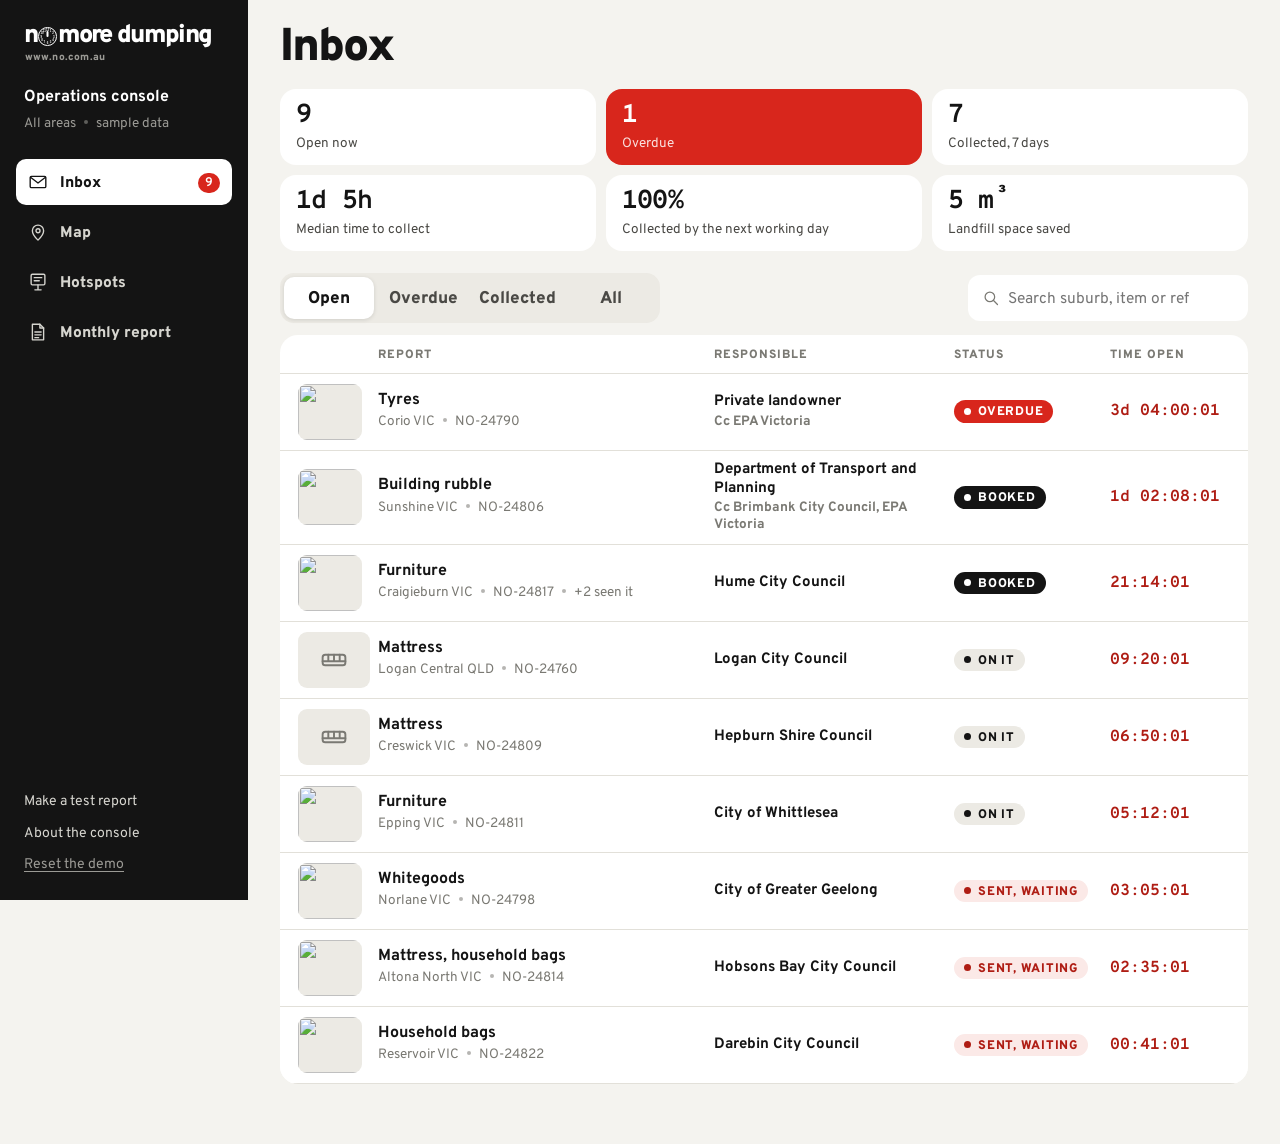
==== commit 7470e928: "Fix booking window, repeat 'seen it', report id collisions, council email wording, full-storage hand" ====
--- a/console.html
+++ b/console.html
@@ -12,7 +12,7 @@
 <link rel="preconnect" href="https://fonts.googleapis.com">
 <link rel="preconnect" href="https://fonts.gstatic.com" crossorigin>
 <link href="https://fonts.googleapis.com/css2?family=Overpass:wght@400;600;700;800;900&family=Overpass+Mono:wght@500;600;700&display=swap" rel="stylesheet">
-<link rel="stylesheet" href="https://cdnjs.cloudflare.com/ajax/libs/leaflet/1.9.4/leaflet.css"><link rel="stylesheet" href="no.css?v=1791047400">
+<link rel="stylesheet" href="https://cdnjs.cloudflare.com/ajax/libs/leaflet/1.9.4/leaflet.css"><link rel="stylesheet" href="no.css?v=1792386202">
 </head>
 <body class="page-console">
 <div class="cn">
@@ -56,7 +56,7 @@
 </div>
 <div class="ev-wrap" id="ev" hidden></div>
 <script src="https://cdnjs.cloudflare.com/ajax/libs/leaflet/1.9.4/leaflet.js"></script>
-<script src="no.js?v=1791047400"></script>
+<script src="no.js?v=1792386202"></script>
 <script>
 (function(){
   var $=NO.$, $$=NO.$$, I=NO.icon, esc=NO.esc;
@@ -169,7 +169,7 @@
       var crew=(r.events.filter(function(x){return x.k==='scheduled';}).pop()||{}).crew||'Council crew';
       r.items=its2; NO.addEvent(r,'collected',{by:crew}); r.events.push({k:'receipt',t:Date.now()+1000}); save(r); return;
     }
-    if(b){ if(NO.status(r)==='open') NO.addEvent(r,'ack',{by:r.to}); NO.addEvent(r,'scheduled',{at:NO.window(r.created),crew:b.dataset.book}); save(r); return; }
+    if(b){ if(NO.status(r)==='open') NO.addEvent(r,'ack',{by:r.to}); NO.addEvent(r,'scheduled',{at:NO.window(Date.now()),crew:b.dataset.book}); save(r); return; }
     if(p){ var to=p.dataset.pass; NO.addEvent(r,'passed',{to:to,by:r.to}); r.why='Passed on by '+r.to; r.to=to; save(r); return; }
   });
 
